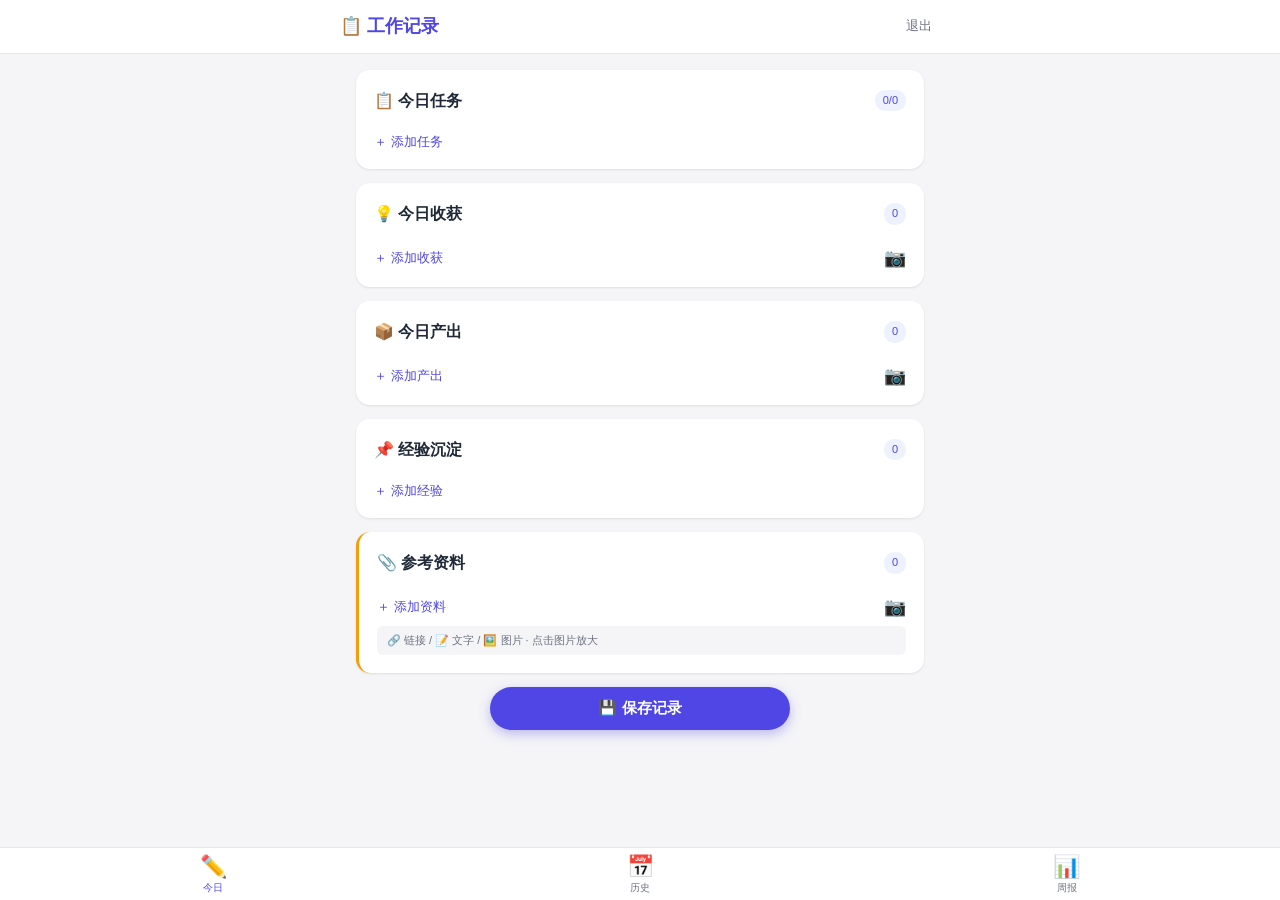
==== static/index.html @ cbc45e12 "fix: file input visibility for mobile gallery upload" ====
<!DOCTYPE html>
<html lang="zh-CN">
<head>
<meta charset="UTF-8">
<meta name="viewport" content="width=device-width, initial-scale=1.0, maximum-scale=1.0, user-scalable=no, viewport-fit=cover">
<meta name="apple-mobile-web-app-capable" content="yes">
<meta name="apple-mobile-web-app-status-bar-style" content="default">
<meta name="theme-color" content="#4F46E5">
<title>工作记录</title>
<style>
:root {
  --primary: #4F46E5; --primary-light: #EEF2FF;
  --bg: #F5F5F7; --card: #FFFFFF;
  --text: #1F2937; --text-secondary: #6B7280;
  --border: #E5E7EB; --danger: #EF4444;
  --success: #10B981; --warning: #F59E0B;
  --radius: 14px; --radius-sm: 10px;
  --shadow: 0 1px 3px rgba(0,0,0,0.06), 0 1px 2px rgba(0,0,0,0.04);
  --shadow-lg: 0 10px 25px rgba(0,0,0,0.08);
  --safe-bottom: env(safe-area-inset-bottom, 16px);
}
* { margin: 0; padding: 0; box-sizing: border-box; }
body {
  font-family: -apple-system, BlinkMacSystemFont, "Segoe UI", "PingFang SC", "Microsoft YaHei", sans-serif;
  background: var(--bg); color: var(--text); line-height: 1.6;
  -webkit-font-smoothing: antialiased; -webkit-tap-highlight-color: transparent;
  user-select: none; overflow-x: hidden;
  min-height: 100dvh; min-height: -webkit-fill-available;
}
.app-header {
  position: sticky; top: 0; z-index: 100;
  background: var(--card); backdrop-filter: blur(20px);
  -webkit-backdrop-filter: blur(20px);
  border-bottom: 1px solid var(--border);
  padding: 12px 20px; padding-top: max(12px, env(safe-area-inset-top));
}
.header-row { display: flex; align-items: center; justify-content: space-between; max-width: 600px; margin: 0 auto; }
.app-title { font-size: 18px; font-weight: 700; color: var(--primary); }
.header-date { font-size: 13px; color: var(--text-secondary); background: var(--bg); padding: 4px 10px; border-radius: 20px; }
.main-content { max-width: 600px; margin: 0 auto; padding: 16px; padding-bottom: calc(120px + env(safe-area-inset-bottom, 20px)); }
.card { background: var(--card); border-radius: var(--radius); padding: 18px; margin-bottom: 14px; box-shadow: var(--shadow); }
.card-header { display: flex; align-items: center; justify-content: space-between; margin-bottom: 14px; }
.card-title { font-size: 16px; font-weight: 600; }
.card-badge { font-size: 11px; background: var(--primary-light); color: var(--primary); padding: 2px 8px; border-radius: 10px; font-weight: 500; }
.card-badge.global { background: #FEF3C7; color: #92400E; }

.task-list, .item-list { list-style: none; }
.task-item { display: flex; align-items: flex-start; gap: 10px; padding: 10px 0; border-bottom: 1px solid #F3F4F6; }
.task-item:last-child { border-bottom: none; }
.task-checkbox {
  appearance: none; -webkit-appearance: none;
  width: 22px; height: 22px; min-width: 22px;
  border: 2px solid #D1D5DB; border-radius: 50%;
  cursor: pointer; margin-top: 1px; transition: all 0.2s; position: relative;
}
.task-checkbox:checked { background: var(--success); border-color: var(--success); }
.task-checkbox:checked::after { content: '✓'; position: absolute; top: 50%; left: 50%; transform: translate(-50%, -50%); color: white; font-size: 12px; font-weight: bold; }
.task-text { flex: 1; font-size: 15px; outline: none; border: none; background: transparent; color: var(--text); font-family: inherit; line-height: 1.5; resize: none; min-height: 24px; word-break: break-word; }
.task-text img, .item-input img, .dingtalk-box img { max-width: 100% !important; height: auto !important; border-radius: 6px; margin: 4px 0; display: block; cursor: pointer; }
.task-text:empty::before { content: '输入任务...'; color: #D1D5DB; }
.task-done .task-text { text-decoration: line-through; color: #9CA3AF; }
.task-delete { background: none; border: none; color: #D1D5DB; font-size: 18px; cursor: pointer; padding: 0 4px; }
.task-delete:active { color: var(--danger); }

.item-row { display: flex; gap: 8px; padding: 8px 0; border-bottom: 1px solid #F3F4F6; align-items: flex-start; }
.item-row:last-child { border-bottom: none; }
.item-row.has-image { flex-wrap: wrap; }
.item-number { color: var(--primary); font-weight: 600; font-size: 14px; min-width: 22px; padding-top: 1px; }
.item-dot { color: #D1D5DB; font-size: 20px; line-height: 1; min-width: 16px; }
.item-input { flex: 1; font-size: 14px; border: none; outline: none; background: transparent; color: var(--text); font-family: inherit; line-height: 1.5; resize: none; min-height: 22px; padding: 0; word-break: break-word; overflow: hidden; }
.item-input:empty::before { content: '输入内容...'; color: #D1D5DB; }
.item-delete { background: none; border: none; color: #D1D5DB; font-size: 16px; cursor: pointer; padding: 0 2px; }
.item-delete:active { color: var(--danger); }

/* Image thumbnails in references */
.ref-image-thumb {
  display: block; max-width: 100%; max-height: 160px;
  border-radius: 8px; margin-top: 6px; cursor: pointer;
  border: 1px solid var(--border); object-fit: cover;
  transition: transform 0.2s;
}
.ref-image-thumb:active { transform: scale(0.97); }

/* Lightbox */
.lightbox { display: none; position: fixed; inset: 0; background: rgba(0,0,0,0.92); z-index: 500; align-items: center; justify-content: center; cursor: pointer; }
.lightbox.show { display: flex; }
.lightbox img { max-width: 95vw; max-height: 90vh; object-fit: contain; border-radius: 8px; }
.lightbox-close { position: absolute; top: 16px; right: 20px; color: white; font-size: 28px; cursor: pointer; z-index: 501; width: 40px; height: 40px; display: flex; align-items: center; justify-content: center; background: rgba(255,255,255,0.15); border-radius: 50%; }

.add-btn { display: flex; align-items: center; gap: 6px; color: var(--primary); font-size: 13px; font-weight: 500; background: none; border: none; cursor: pointer; padding: 6px 0 0; width: 100%; text-align: left; }
.add-btn:active { opacity: 0.7; }
.ref-hint { font-size: 11px; color: var(--text-secondary); margin-top: 8px; padding: 6px 10px; background: var(--bg); border-radius: 6px; }
.ref-hint-img { font-size: 10px; color: var(--primary); margin-top: 4px; }

/* Bottom nav */
.bottom-nav { position: fixed; bottom: 0; left: 0; right: 0; background: var(--card); border-top: 1px solid var(--border); display: flex; z-index: 100; padding-bottom: var(--safe-bottom); backdrop-filter: blur(20px); -webkit-backdrop-filter: blur(20px); }
.nav-item { flex: 1; display: flex; flex-direction: column; align-items: center; justify-content: center; padding: 8px 0 4px; cursor: pointer; color: var(--text-secondary); transition: color 0.2s; gap: 2px; }
.nav-item.active { color: var(--primary); }
.nav-icon { font-size: 22px; line-height: 1; }
.nav-label { font-size: 10px; font-weight: 500; }
.view { display: none; }
.view.active { display: block; }

/* History */
.history-date-card { background: var(--card); border-radius: var(--radius); padding: 14px 18px; margin-bottom: 10px; box-shadow: var(--shadow); cursor: pointer; display: flex; align-items: center; justify-content: space-between; transition: transform 0.15s; }
.history-date-card:active { transform: scale(0.98); }
.history-date { font-weight: 600; font-size: 15px; }
.history-weekday { font-size: 12px; color: var(--text-secondary); font-weight: 400; }
.history-summary { font-size: 12px; color: var(--text-secondary); margin-top: 4px; }
.history-arrow { color: #D1D5DB; font-size: 16px; }
.empty-state { text-align: center; padding: 60px 20px; color: var(--text-secondary); }
.empty-state .icon { font-size: 48px; margin-bottom: 12px; }
.empty-state p { font-size: 14px; }

/* Report */
.report-header-card { background: linear-gradient(135deg, var(--primary), #7C3AED); color: white; border-radius: var(--radius); padding: 24px; margin-bottom: 14px; box-shadow: var(--shadow-lg); }
.report-week-title { font-size: 22px; font-weight: 700; margin-bottom: 4px; }
.report-date-range { font-size: 14px; opacity: 0.85; margin-bottom: 4px; }
.report-company-weeks { font-size: 13px; opacity: 0.8; margin-bottom: 14px; }
.stat-grid { display: grid; grid-template-columns: 1fr 1fr; gap: 10px; }
.stat-item { background: rgba(255,255,255,0.15); border-radius: var(--radius-sm); padding: 12px; text-align: center; }
.stat-value { font-size: 28px; font-weight: 700; }
.stat-label { font-size: 12px; opacity: 0.8; margin-top: 2px; }
.progress-bar-wrap { margin-top: 14px; background: rgba(255,255,255,0.2); border-radius: 10px; height: 10px; overflow: hidden; }
.progress-bar-fill { height: 100%; background: white; border-radius: 10px; transition: width 0.5s ease; }
.dingtalk-box { background: #F9FAFB; border: 1px solid var(--border); border-radius: var(--radius-sm); padding: 16px; margin-bottom: 14px; white-space: pre-wrap; font-size: 14px; line-height: 1.8; font-family: inherit; word-break: break-all; }
.copy-btn { display: block; width: 100%; background: var(--success); color: white; border: none; border-radius: 20px; padding: 10px; font-size: 15px; font-weight: 600; cursor: pointer; margin-bottom: 14px; box-shadow: 0 4px 12px rgba(16, 185, 129, 0.3); }
.copy-btn:active { transform: scale(0.97); }
.copy-btn.copied { background: #059669; }

.gen-btn { display: block; width: 100%; background: linear-gradient(135deg, var(--primary), #7C3AED); color: white; border: none; border-radius: 20px; padding: 14px; font-size: 17px; font-weight: 700; cursor: pointer; margin: 20px 0; box-shadow: 0 6px 20px rgba(79, 70, 229, 0.35); transition: all 0.2s; }
.gen-btn:active { transform: scale(0.97); }

.week-nav { display: flex; align-items: center; justify-content: center; gap: 16px; margin-bottom: 14px; }
.week-nav button { background: var(--card); border: 1px solid var(--border); border-radius: 20px; padding: 8px 16px; font-size: 14px; cursor: pointer; color: var(--text); font-weight: 500; box-shadow: var(--shadow); }
.week-nav button:active { background: var(--bg); }
.week-nav .week-label { font-weight: 600; font-size: 15px; min-width: 100px; text-align: center; }

/* Settings/gear button */
.gear-btn { background: none; border: none; font-size: 20px; cursor: pointer; padding: 4px 8px; border-radius: 50%; }
.gear-btn:active { background: var(--bg); }

/* Settings modal */
.settings-section { margin-bottom: 16px; }
.settings-section label { display: block; font-size: 13px; font-weight: 600; color: var(--text-secondary); margin-bottom: 4px; }
.settings-input { width: 100%; padding: 10px 12px; border: 1px solid var(--border); border-radius: 8px; font-size: 15px; font-family: inherit; outline: none; }
.settings-input:focus { border-color: var(--primary); }
.company-tag { display: inline-flex; align-items: center; gap: 6px; background: var(--primary-light); color: var(--primary); padding: 6px 12px; border-radius: 16px; font-size: 13px; margin: 4px 6px 4px 0; }
.company-tag .remove { cursor: pointer; font-weight: bold; font-size: 16px; line-height: 1; }
.company-tag .remove:active { color: var(--danger); }

/* Modal */
.modal-overlay { display: none; position: fixed; inset: 0; background: rgba(0,0,0,0.4); z-index: 200; align-items: flex-end; justify-content: center; }
.modal-overlay.show { display: flex; }
.modal-sheet { background: var(--bg); border-radius: 20px 20px 0 0; width: 100%; max-width: 600px; max-height: 85dvh; overflow-y: auto; padding: 8px 0 calc(24px + env(safe-area-inset-bottom, 16px)); animation: slideUp 0.3s ease; }
@keyframes slideUp { from { transform: translateY(100%); } to { transform: translateY(0); } }
.modal-handle { width: 36px; height: 4px; background: #D1D5DB; border-radius: 2px; margin: 8px auto 12px; }
.modal-header { display: flex; align-items: center; justify-content: space-between; padding: 0 20px 8px; position: sticky; top: 0; background: var(--bg); z-index: 5; }
.modal-title { font-weight: 600; font-size: 17px; }
.modal-close { background: var(--card); border: none; width: 32px; height: 32px; border-radius: 50%; font-size: 18px; cursor: pointer; display: flex; align-items: center; justify-content: center; color: var(--text-secondary); }
.modal-body { padding: 8px 16px calc(60px + env(safe-area-inset-bottom, 16px)); }
.modal-body .card { box-shadow: var(--shadow); }

.save-btn { background: var(--primary); color: white; border: none; border-radius: 24px; padding: 12px 28px; font-size: 15px; font-weight: 600; cursor: pointer; width: 100%; max-width: 300px; margin: 8px auto; display: block; box-shadow: 0 4px 12px rgba(79, 70, 229, 0.35); transition: all 0.2s; }
.save-btn:active { transform: scale(0.97); opacity: 0.9; }
.last-saved { text-align: center; font-size: 12px; color: var(--text-secondary); margin-bottom: 12px; }

.toast { position: fixed; top: 20px; left: 50%; transform: translateX(-50%); background: #1F2937; color: white; padding: 10px 20px; border-radius: 20px; font-size: 14px; z-index: 300; opacity: 0; transition: opacity 0.3s; pointer-events: none; }
.toast.show { opacity: 1; }
</style>
</head>
<body>

<header class="app-header">
  <div class="header-row">
    <div class="app-title">📋 工作记录</div>
    <span id="headerWeeks" style="font-size:11px;color:var(--primary);background:var(--primary-light);padding:2px 8px;border-radius:10px;display:none;"></span>
    <button onclick="logout()" style="background:none;border:none;font-size:13px;color:var(--text-secondary);cursor:pointer;padding:4px 8px;">退出</button>
  </div>
</header>

<main class="main-content">

  <!-- ==================== 今日视图 ==================== -->
  <div class="view active" id="view-today">

    <div class="card"><div class="card-header"><div class="card-title">📋 今日任务</div><span class="card-badge" id="taskStats">0/0</span></div><ul class="task-list" id="taskList"></ul><button class="add-btn" onclick="addTask()">＋ 添加任务</button></div>

    <div class="card"><div class="card-header"><div class="card-title">💡 今日收获</div><span class="card-badge" id="learnCount">0</span></div><ul class="item-list" id="learningList"></ul><div style="display:flex;gap:8px;"><button class="add-btn" onclick="addItem('learnings')" style="flex:1;">＋ 添加收获</button><button class="add-btn" onclick="triggerUpload('learnings')" style="flex:0;font-size:18px;">📷</button></div></div>

    <div class="card"><div class="card-header"><div class="card-title">📦 今日产出</div><span class="card-badge" id="outputCount">0</span></div><ul class="item-list" id="outputList"></ul><div style="display:flex;gap:8px;"><button class="add-btn" onclick="addItem('outputs')" style="flex:1;">＋ 添加产出</button><button class="add-btn" onclick="triggerUpload('outputs')" style="flex:0;font-size:18px;">📷</button></div></div>

    <div class="card"><div class="card-header"><div class="card-title">📌 经验沉淀</div><span class="card-badge" id="expCount">0</span></div><ul class="item-list" id="experienceList"></ul><button class="add-btn" onclick="addItem('experiences')">＋ 添加经验</button></div>

    <div class="card" style="border-left:3px solid var(--warning);">
      <div class="card-header"><div class="card-title">📎 参考资料</div><span class="card-badge" id="refCount">0</span></div>
      <ul class="item-list" id="refList"></ul>
      <div style="display:flex;gap:8px;"><button class="add-btn" onclick="addRefItem()" style="flex:1;">＋ 添加资料</button><button class="add-btn" onclick="triggerUpload('references')" style="flex:0;font-size:18px;">📷</button></div>
      <div class="ref-hint">🔗 链接 / 📝 文字 / 🖼️ 图片 · 点击图片放大</div>
    </div>
    <div class="last-saved" id="lastSaved"></div>
    <button class="save-btn" id="saveBtn" onclick="saveAll()">💾 保存记录</button>
  </div>

  <!-- ==================== 历史视图 ==================== -->
  <div class="view" id="view-history">
    <div style="display:flex;align-items:center;justify-content:space-between;margin-bottom:14px;">
      <span style="font-size:15px;font-weight:600;">📅 历史记录 · 点击编辑</span>
      <button style="background:var(--primary);color:white;border:none;border-radius:16px;padding:6px 14px;font-size:13px;font-weight:600;cursor:pointer;" onclick="newRecord()">＋ 新增</button>
    </div>
    <div id="historyList"></div>
  </div>

  <!-- ==================== 周报视图 ==================== -->
  <div class="view" id="view-report">
    <div style="display:flex;align-items:center;justify-content:space-between;margin-bottom:8px;">
      <span style="font-size:15px;font-weight:600;">📊 周报</span>
      <button class="gear-btn" onclick="openSettings()" title="入职日期设置" style="font-size:16px;">⚙️ 入职</button>
    </div>
    <div id="settingsHint" style="font-size:12px;color:var(--text-secondary);margin-bottom:12px;padding:8px 12px;background:var(--card);border-radius:8px;display:none;">
      💡 <a href="javascript:openSettings()" style="color:var(--primary);text-decoration:underline;">设置入职日期</a>，周报自动计算入职第几周
    </div>
    <div class="week-nav" id="weekNav"></div>
    <button class="gen-btn" id="genBtn" onclick="generateReport()">🚀 生成周报</button>
    <div id="reportContent"></div>
  </div>

</main>

<!-- 底部导航 -->
<nav class="bottom-nav">
  <div class="nav-item active" data-view="today" onclick="switchView('today')"><span class="nav-icon">✏️</span><span class="nav-label">今日</span></div>
  <div class="nav-item" data-view="history" onclick="switchView('history')"><span class="nav-icon">📅</span><span class="nav-label">历史</span></div>
  <div class="nav-item" data-view="report" onclick="switchView('report')"><span class="nav-icon">📊</span><span class="nav-label">周报</span></div>
</nav>

<!-- 历史编辑弹窗 -->
<div class="modal-overlay" id="modalOverlay" onclick="closeModal(event)">
  <div class="modal-sheet" id="modalSheet" onclick="event.stopPropagation()">
    <div class="modal-handle"></div><div class="modal-header"><div class="modal-title" id="modalTitle"></div><button class="modal-close" onclick="closeModal()">✕</button></div>
    <div class="modal-body" id="modalBody"></div>
  </div>
</div>

<!-- 日期选择弹窗 -->
<div class="modal-overlay" id="datePickerOverlay" onclick="document.getElementById('datePickerOverlay').classList.remove('show')">
  <div class="modal-sheet" onclick="event.stopPropagation()" style="height:auto;max-height:none;padding:16px 0 24px;">
    <div class="modal-handle"></div>
    <div class="modal-header"><div class="modal-title">📅 选择日期</div><button class="modal-close" onclick="document.getElementById('datePickerOverlay').classList.remove('show')">✕</button></div>
    <div style="padding:16px 20px;">
      <input type="date" id="datePickerInput" class="settings-input" style="font-size:18px;text-align:center;padding:14px;">
      <button class="save-btn" style="margin-top:16px;" onclick="confirmNewRecord()">✅ 创建记录</button>
    </div>
  </div>
</div>

<!-- 设置弹窗 -->
<div class="modal-overlay" id="settingsOverlay" onclick="closeSettings(event)">
  <div class="modal-sheet" id="settingsSheet" onclick="event.stopPropagation()" style="height:auto;max-height:70vh;">
    <div class="modal-handle"></div><div class="modal-header"><div class="modal-title">⚙️ 入职日期设置</div><button class="modal-close" onclick="closeSettings()">✕</button></div>
    <div class="modal-body" id="settingsBody"></div>
  </div>
</div>

<!-- 图片灯箱 -->
<div class="lightbox" id="lightbox" onclick="closeLightbox()">
  <span class="lightbox-close">✕</span>
  <img id="lightboxImg" src="" alt="">
</div>

<div class="toast" id="toast"></div>
<input type="file" accept="image/*" id="uploadInput" style="position:fixed;left:-9999px;top:0;" onchange="handleUpload(this)">

<script>
const TODAY = new Date().toISOString().split('T')[0];
let currentData = { tasks: [], learnings: [], outputs: [], experiences: [] };
let autoSaveTimer = null;
let editingDate = null;
let currentReportYear = null, currentReportWeek = null;
let settings = { companies: [] };

// ============================================================
// Init
// ============================================================
document.addEventListener('DOMContentLoaded', () => {
  updateHeaderDate(); loadToday(); loadSettings(); loadRefs();
  document.getElementById('view-today').addEventListener('input', debounceAutoSave);
  document.getElementById('view-today').addEventListener('change', debounceAutoSave);
  // 离开页面前强制保存
  window.addEventListener('beforeunload', () => {
    if (editingDate) return;
    const data = { date: TODAY, tasks: currentData.tasks, learnings: currentData.learnings, outputs: currentData.outputs, experiences: currentData.experiences };
    navigator.sendBeacon('/api/save', JSON.stringify(data));
  });
  // 恢复上次的 Tab
  const lastView = localStorage.getItem('lastView');
  if (lastView && (lastView === 'history' || lastView === 'report')) {
    switchView(lastView);
  }
  // 任意图片点击放大（事件委托）
  document.body.addEventListener('click', (e) => {
    if (e.target.tagName === 'IMG') {
      const src = e.target.src;
      if (src) { e.stopPropagation(); openLightbox(src); }
    }
  });
});

function updateHeaderDate() {
  const now = new Date(); const wd = ['周日','周一','周二','周三','周四','周五','周六'];
  document.getElementById('headerDate').textContent = `${now.getFullYear()}-${String(now.getMonth()+1).padStart(2,'0')}-${String(now.getDate()).padStart(2,'0')} ${wd[now.getDay()]}`;
}
function switchView(view) {
  document.querySelectorAll('.view').forEach(v=>v.classList.remove('active'));
  document.querySelectorAll('.nav-item').forEach(n=>n.classList.remove('active'));
  document.getElementById(`view-${view}`).classList.add('active');
  document.querySelector(`[data-view="${view}"]`).classList.add('active');
  localStorage.setItem('lastView', view);
  if (view === 'history') loadHistory();
  if (view === 'report') initReport();
}

// ============================================================
// API
// ============================================================
async function api(url, method='GET', body=null) {
  const opts = { method, headers: {'Content-Type':'application/json'} };
  if (body) opts.body = JSON.stringify(body);
  const res = await fetch(url, opts);
  if (res.status === 401) { window.location.href = '/'; return null; }
  const ct = res.headers.get('content-type')||'';
  return ct.includes('application/json') ? res.json() : res.text();
}

async function logout(){
  await api('/api/auth/logout', 'POST');
  window.location.href = '/';
}

async function loadToday() {
  editingDate = null;
  const data = await api('/api/today');
  currentData = normalize(data);
  renderAll('today');
}
function normalize(data) { return { tasks: data.tasks||[], learnings: data.learnings||[], outputs: data.outputs||[], experiences: data.experiences||[] }; }

// ============================================================
// Settings
// ============================================================
async function loadSettings() {
  try { settings = await api('/api/settings'); } catch(e) { settings = { companies: [] }; }
  updateHeaderWeeks();
}

function updateHeaderWeeks() {
  const el = document.getElementById('headerWeeks');
  if (!el) return;
  const weeks = settings.current_weeks || [];
  if (weeks.length) {
    el.textContent = weeks.map(w => `${w.name}第${w.week_num}周`).join(' · ');
    el.style.display = 'inline';
  } else {
    el.style.display = 'none';
  }
}
async function saveSettingsData() {
  try {
    await api('/api/settings', 'POST', settings);
    showToast('设置已保存');
    // Update hint
    const hint = document.getElementById('settingsHint');
    if (hint) hint.style.display = 'none';
    closeSettings();
  } catch(e) { showToast('保存失败'); }
}

function openSettings() {
  document.getElementById('settingsBody').innerHTML = renderSettingsForm();
  document.getElementById('settingsOverlay').classList.add('show');
}
function closeSettings(event) {
  if (event && event.target !== document.getElementById('settingsOverlay')) return;
  document.getElementById('settingsOverlay').classList.remove('show');
  loadSettings(); // reload
}
function renderSettingsForm() {
  let h = '<div class="settings-section"><label>入职公司</label>';
  h += '<div id="companyTags" style="margin-bottom:8px;">';
  (settings.companies||[]).forEach((c, i) => {
    h += `<span class="company-tag">${esc(c.name)} · ${esc(c.start_date)} <span class="remove" onclick="removeCompany(${i})">×</span></span>`;
  });
  if (!(settings.companies||[]).length) h += '<span style="font-size:13px;color:var(--text-secondary);">暂无，请添加</span>';
  h += '</div>';
  h += '<div style="display:flex;gap:8px;margin-top:8px;">';
  h += '<input class="settings-input" placeholder="公司名称" id="newCompanyName" style="flex:1;">';
  h += '<input class="settings-input" type="date" id="newCompanyDate" style="flex:1;">';
  h += '</div>';
  h += '<button class="save-btn" style="margin-top:10px;" onclick="addCompany()">＋ 添加公司</button>';
  h += '</div>';
  h += '<button class="save-btn" onclick="saveSettingsData()">💾 保存设置</button>';
  return h;
}
function addCompany() {
  const name = document.getElementById('newCompanyName').value.trim();
  const date = document.getElementById('newCompanyDate').value;
  if (!name || !date) { showToast('请填写公司名称和入职日期'); return; }
  if (!settings.companies) settings.companies = [];
  // 去重
  if (settings.companies.some(c => c.name === name && c.start_date === date)) { showToast('已存在相同记录'); return; }
  settings.companies.push({ name, start_date: date });
  document.getElementById('settingsBody').innerHTML = renderSettingsForm();
}
function removeCompany(i) {
  settings.companies.splice(i, 1);
  document.getElementById('settingsBody').innerHTML = renderSettingsForm();
}

// ============================================================
// Rendering
// ============================================================
function renderAll(container) {
  const wrap = container === 'today' ? document.getElementById('view-today') : document.getElementById('modalBody');
  if (!wrap) return;
  renderTasksTo(container, wrap.querySelector(container==='today'?'#taskList':'#hist-taskList'), currentData.tasks);
  renderItemsTo(container, 'learnings', wrap.querySelector(container==='today'?'#learningList':'#hist-learningList'), currentData.learnings, 'numbered');
  renderItemsTo(container, 'outputs', wrap.querySelector(container==='today'?'#outputList':'#hist-outputList'), currentData.outputs, 'bullet');
  renderItemsTo(container, 'experiences', wrap.querySelector(container==='today'?'#experienceList':'#hist-experienceList'), currentData.experiences, 'numbered');
  updateAllCounts(container);
}

function renderTasksTo(ctx, list, tasks) {
  if (!list) return;
  list.innerHTML = tasks.map((t,i) => `
    <li class="task-item ${t.done?'task-done':''}">
      <input type="checkbox" class="task-checkbox" ${t.done?'checked':''} onchange="setTask('${ctx}',${i},this.checked)">
      <div class="task-text" contenteditable oninput="setTaskText('${ctx}',${i},this.innerText)" onblur="setTaskText('${ctx}',${i},this.innerText)">${esc(t.text)}</div>
      <button class="task-delete" onclick="delTask('${ctx}',${i})">×</button>
    </li>`).join('');
}

function renderItemsTo(ctx, field, list, items, style) {
  if (!list) return;
  const numbered = style === 'numbered';
  list.innerHTML = items.map((text,i) => {
    const imgMatch = matchImageUrl(text);
    let imgHtml = '';
    if (imgMatch) {
      imgHtml = `<img class="ref-image-thumb" src="${esc(imgMatch.url)}" alt="${esc(imgMatch.alt||'图片')}" onclick="event.stopPropagation();openLightbox('${esc(imgMatch.url)}')" loading="lazy">`;
    }
    return `
    <li class="item-row ${imgMatch?'has-image':''}">
      ${numbered?`<span class="item-number">${i+1}.</span>`:`<span class="item-dot">•</span>`}
      <div style="flex:1;min-width:0;">
        <div class="item-input" contenteditable oninput="setItemText('${ctx}','${field}',${i},this.innerText)" onblur="setItemText('${ctx}','${field}',${i},this.innerText)">${imgMatch ? esc(imgMatch.textBefore||text) : esc(text)}</div>
        ${imgHtml}
      </div>
      <button class="item-delete" onclick="delItem('${ctx}','${field}',${i})">×</button>
    </li>`;
  }).join('');
}

// ============================================================
// Image detection & lightbox
// ============================================================
function matchImageUrl(text) {
  if (!text) return null;
  // Match image URLs: http(s)://...jpg/png/gif/webp/svg or data:image/...
  const imgRe = /(https?:\/\/\S+\.(?:jpg|jpeg|png|gif|webp|svg)(?:\?\S*)?|data:image\/\S+)/i;
  const m = text.match(imgRe);
  if (!m) return null;
  const url = m[1];
  const textBefore = text.replace(url, '').trim();
  // Extract alt text
  let alt = '';
  const altMatch = textBefore.match(/^(.+?)[：:]\s*$/);
  if (altMatch) alt = altMatch[1];
  return { url, textBefore, alt };
}

function openLightbox(url) {
  document.getElementById('lightboxImg').src = url;
  document.getElementById('lightbox').classList.add('show');
}
function closeLightbox() {
  document.getElementById('lightbox').classList.remove('show');
}

// ============================================================
// Actions - instant DOM updates, debounced save
// ============================================================
function setTask(ctx,i,done){
  currentData.tasks[i].done=done;
  // 直接更新 DOM 的 task-done class
  const pfx=ctx==='today'?'':'hist-';
  const list=document.getElementById(pfx+'taskList');
  if(list&&list.children[i]){
    if(done) list.children[i].classList.add('task-done');
    else list.children[i].classList.remove('task-done');
  }
  if(ctx==='today'){updateTaskStats();autoSave();}
  else updateAllCounts(ctx);
}
function setTaskText(ctx,i,text){
  currentData.tasks[i].text=text.trim();
}

function delTask(ctx,i){
  currentData.tasks.splice(i,1);
  // 直接移除 DOM 元素
  const pfx=ctx==='today'?'':'hist-';
  const list=document.getElementById(pfx+'taskList');
  if(list&&list.children[i])list.children[i].remove();
  // 更新后续 checkbox 的 onchange 索引
  refreshTaskBindings(ctx);
  syncCtx(ctx);
}

function refreshTaskBindings(ctx){
  const pfx=ctx==='today'?'':'hist-';
  const list=document.getElementById(pfx+'taskList');
  if(!list)return;
  Array.from(list.children).forEach((li,idx)=>{
    const cb=li.querySelector('.task-checkbox');
    const txt=li.querySelector('.task-text');
    const del=li.querySelector('.task-delete');
    if(cb)cb.setAttribute('onchange',`setTask('${ctx}',${idx},this.checked)`);
    if(txt){txt.setAttribute('oninput',`setTaskText('${ctx}',${idx},this.innerText)`);txt.setAttribute('onblur',`setTaskText('${ctx}',${idx},this.innerText)`);}
    if(del)del.setAttribute('onclick',`delTask('${ctx}',${idx})`);
  });
}

function setItemText(ctx,field,i,text){
  if(currentData[field])currentData[field][i]=text.trim();
}

function delItem(ctx,field,i){
  if(!currentData[field])return;
  currentData[field].splice(i,1);
  // 直接移除 DOM 元素
  const ids={learnings:'learningList',outputs:'outputList',experiences:'experienceList'};
  const pfx=ctx==='today'?'':'hist-';
  const list=document.getElementById(pfx+(ids[field]||''));
  if(list&&list.children[i]){
    list.children[i].style.transition='opacity 0.15s, transform 0.15s';
    list.children[i].style.opacity='0';
    list.children[i].style.transform='translateX(20px)';
    setTimeout(()=>{
      if(list.children[i])list.children[i].remove();
      refreshItemBindings(ctx,field);
      syncCtx(ctx);
    },150);
  } else {
    syncCtx(ctx);
  }
}

function refreshItemBindings(ctx,field){
  const ids={learnings:'learningList',outputs:'outputList',experiences:'experienceList'};
  const pfx=ctx==='today'?'':'hist-';
  const list=document.getElementById(pfx+(ids[field]||''));
  if(!list)return;
  const numbered=(field==='learnings'||field==='experiences');
  Array.from(list.children).forEach((li,idx)=>{
    const num=li.querySelector('.item-number');
    if(num&&numbered)num.textContent=(idx+1)+'.';
    const inp=li.querySelector('.item-input');
    const del=li.querySelector('.item-delete');
    if(inp){inp.setAttribute('oninput',`setItemText('${ctx}','${field}',${idx},this.innerText)`);inp.setAttribute('onblur',`setItemText('${ctx}','${field}',${idx},this.innerText)`);}
    if(del)del.setAttribute('onclick',`delItem('${ctx}','${field}',${idx})`);
  });
}

function syncCtx(ctx){updateAllCounts(ctx);if(ctx==='today'){updateTaskStats();autoSave();}}

function addTask(){
  currentData.tasks.push({text:'',done:false});
  renderAll('today');autoSave();
  setTimeout(()=>{const el=document.querySelectorAll('#taskList .task-text');if(el.length)el[el.length-1].focus();},100);
}
function addItem(field){
  if(!currentData[field])currentData[field]=[];
  currentData[field].push('');
  const ctx=editingDate?'history':'today';
  renderAll(ctx);autoSave();
  const lid={learnings:'learningList',outputs:'outputList',experiences:'experienceList'}[field];
  const pfx=ctx==='history'?'hist-':'';
  setTimeout(()=>{const el=document.querySelectorAll(`#${pfx}${lid} .item-input`);if(el.length)el[el.length-1].focus();},100);
}
function updateTaskStats(){const d=currentData.tasks.filter(t=>t.done).length;const el=document.getElementById('taskStats');if(el)el.textContent=`${d}/${currentData.tasks.length}`;}
function updateAllCounts(ctx){const pfx=ctx==='today'?'':'hist-';const set=(id,v)=>{const el=document.getElementById(pfx+id);if(el)el.textContent=v;};if(ctx==='today')updateTaskStats();set('learnCount',currentData.learnings.length);set('outputCount',currentData.outputs.length);set('expCount',currentData.experiences.length);}

// ============================================================
// Save
// ============================================================
function debounceAutoSave(){clearTimeout(autoSaveTimer);autoSaveTimer=setTimeout(autoSave,800);}
async function autoSave(){if(editingDate)return;try{await api('/api/save','POST',{date:TODAY,...currentData});document.getElementById('lastSaved').textContent=`自动保存于 ${new Date().toLocaleTimeString()}`;}catch(e){}}
async function saveAll(dateOverride){const btn=dateOverride?document.getElementById('histSaveBtn'):document.getElementById('saveBtn');if(btn)btn.textContent='⏳ 保存中...';const sd=dateOverride||TODAY;try{await api('/api/save','POST',{date:sd,...currentData});if(btn){btn.textContent='✅ 已保存';setTimeout(()=>{btn.textContent='💾 保存记录';},2000);}if(!dateOverride)document.getElementById('lastSaved').textContent=`保存于 ${new Date().toLocaleTimeString()}`;showToast('保存成功');}catch(e){if(btn)btn.textContent='❌ 失败';}}

// ============================================================
// History
// ============================================================
async function loadHistory(){const c=document.getElementById('historyList');try{const{dates}=await api('/api/dates');if(!dates.length){c.innerHTML='<div class="empty-state"><div class="icon">📭</div><p>暂无</p></div>';return;}const summaries=await Promise.all(dates.map(async d=>{try{const data=await api(`/api/record/${d}`);const done=(data.tasks||[]).filter(t=>t.done).length;const total=(data.tasks||[]).length;const parts=[];if(total)parts.push(`任务${done}/${total}`);if((data.outputs||[]).length)parts.push(`产出${data.outputs.length}`);if((data.learnings||[]).length)parts.push(`收获${data.learnings.length}`);return{date:d,summary:parts.join(' · ')||'空记录'};}catch(e){return{date:d,summary:'加载失败'};}}));c.innerHTML=summaries.map(s=>{const dd=new Date(s.date);const wd=['周日','周一','周二','周三','周四','周五','周六'];return`<div class="history-date-card" onclick="editRecord('${s.date}')"><div style="flex:1;min-width:0;"><div class="history-date">${s.date} <span class="history-weekday">${wd[dd.getDay()]}</span></div><div class="history-summary">${s.summary}</div></div><button style="background:none;border:none;color:#ccc;font-size:16px;padding:4px 8px;cursor:pointer;z-index:1;" onclick="event.stopPropagation();deleteRecord('${s.date}')" title="删除">🗑</button><span class="history-arrow">›</span></div>`;}).join('');}catch(e){c.innerHTML='<div class="empty-state"><p>加载失败</p></div>';}}

async function editRecord(dateStr){try{const data=await api(`/api/record/${dateStr}`);if(data.error){showToast('记录不存在');return;}editingDate=dateStr;currentData=normalize(data);document.getElementById('modalTitle').textContent=`✏️ 编辑 ${dateStr}`;document.getElementById('modalBody').innerHTML=renderEditForm();document.getElementById('modalOverlay').classList.add('show');renderAll('history');}catch(e){showToast('加载失败');}}

function newRecord(){
  // 弹出日期选择弹窗
  const d = document.getElementById('datePickerInput');
  document.getElementById('datePickerOverlay').classList.add('show');
  document.getElementById('datePickerInput').value = TODAY;
  setTimeout(() => document.getElementById('datePickerInput').focus(), 300);
}

function confirmNewRecord(){
  const d = document.getElementById('datePickerInput').value;
  if (!d) { showToast('请选择日期'); return; }
  document.getElementById('datePickerOverlay').classList.remove('show');
  editingDate = d;
  currentData = { tasks: [], learnings: [], outputs: [], experiences: [] };
  document.getElementById('modalTitle').textContent = `➕ 新增 ${d}`;
  document.getElementById('modalBody').innerHTML = renderEditForm();
  document.getElementById('modalOverlay').classList.add('show');
  renderAll('history');
}

async function deleteRecord(dateStr){
  if (!confirm(`确定删除 ${dateStr} 的记录吗？此操作不可恢复。`)) return;
  try {
    const res = await api(`/api/record/${dateStr}`, 'DELETE');
    if (res.ok) { showToast('已删除'); loadHistory(); }
    else { showToast('删除失败'); }
  } catch(e) { showToast('删除失败'); }
}

function renderEditForm(){return`
<div class="card"><div class="card-header"><div class="card-title">📋 任务</div><span class="card-badge" id="hist-taskStats">0/0</span></div><ul class="task-list" id="hist-taskList"></ul><button class="add-btn" onclick="addTaskInModal()">＋ 添加任务</button></div>
<div class="card"><div class="card-header"><div class="card-title">💡 收获</div><span class="card-badge" id="hist-learnCount">0</span></div><ul class="item-list" id="hist-learningList"></ul><div style="display:flex;gap:8px;"><button class="add-btn" onclick="addItemInModal('learnings')" style="flex:1;">＋ 添加收获</button><button class="add-btn" onclick="triggerUpload('learnings')" style="flex:0;font-size:18px;">📷</button></div></div>
<div class="card"><div class="card-header"><div class="card-title">📦 产出</div><span class="card-badge" id="hist-outputCount">0</span></div><ul class="item-list" id="hist-outputList"></ul><div style="display:flex;gap:8px;"><button class="add-btn" onclick="addItemInModal('outputs')" style="flex:1;">＋ 添加产出</button><button class="add-btn" onclick="triggerUpload('outputs')" style="flex:0;font-size:18px;">📷</button></div></div>
<div class="card"><div class="card-header"><div class="card-title">📌 经验</div><span class="card-badge" id="hist-expCount">0</span></div><ul class="item-list" id="hist-experienceList"></ul><button class="add-btn" onclick="addItemInModal('experiences')">＋ 添加经验</button></div>
<button class="save-btn" id="histSaveBtn" onclick="saveHistoryEdit()">💾 保存修改</button>`;}

function addTaskInModal(){currentData.tasks.push({text:'',done:false});renderAll('history');setTimeout(()=>{const el=document.querySelectorAll('#hist-taskList .task-text');if(el.length)el[el.length-1].focus();},100);}
function addItemInModal(field){currentData[field].push('');renderAll('history');const lid={learnings:'hist-learningList',outputs:'hist-outputList',experiences:'hist-experienceList'}[field];setTimeout(()=>{const el=document.querySelectorAll(`#${lid} .item-input`);if(el.length)el[el.length-1].focus();},100);}
async function saveHistoryEdit(){await saveAll(editingDate);closeModal();loadHistory();}
function closeModal(event){if(event&&event.target!==document.getElementById('modalOverlay'))return;document.getElementById('modalOverlay').classList.remove('show');editingDate=null;}

// ============================================================
// Report
// ============================================================
function initReport() {
  const iso = getISOWeek(new Date());
  const savedYear = localStorage.getItem('reportYear');
  const savedWeek = localStorage.getItem('reportWeek');
  currentReportYear = savedYear ? parseInt(savedYear) : iso.year;
  currentReportWeek = savedWeek ? parseInt(savedWeek) : iso.week;
  refreshWeekNav();
  document.getElementById('reportContent').innerHTML = '';
  document.getElementById('genBtn').style.display = 'block';
  loadSettings().then(() => {
    refreshWeekNav();
    const hint = document.getElementById('settingsHint');
    if (hint && (!settings.companies || !settings.companies.length)) {
      hint.style.display = 'block';
    } else if (hint) {
      hint.style.display = 'none';
    }
  });
}

function refreshWeekNav() {
  let label = `第 ${currentReportWeek} 周`;
  const weeks = settings.current_weeks || settings.company_weeks || [];
  if (weeks.length) {
    label += ' · ' + weeks.map(w => `${w.name}第${w.week_num}周`).join(' · ');
  }
  document.getElementById('weekNav').innerHTML = `
    <button onclick="navigateWeek(-1)">‹ 上周</button>
    <span class="week-label">${label}</span>
    <button onclick="navigateWeek(1)">下周 ›</button>`;
}
function navigateWeek(delta) {
  const ref = new Date(currentReportYear, 0, 4);
  ref.setDate(ref.getDate() - ref.getDay() + 1 + (currentReportWeek - 1 + delta) * 7);
  const iso = getISOWeek(ref);
  currentReportYear = iso.year; currentReportWeek = iso.week;
  localStorage.setItem('reportYear', currentReportYear);
  localStorage.setItem('reportWeek', currentReportWeek);
  // Recalculate company weeks for the new week
  if (settings.companies && settings.companies.length) {
    loadSettings();
  }
  refreshWeekNav();
  document.getElementById('reportContent').innerHTML = '';
  document.getElementById('genBtn').style.display = 'block';
}

async function generateReport() {
  const btn = document.getElementById('genBtn');
  btn.textContent = '⏳ 生成中...'; btn.disabled = true;
  localStorage.setItem('reportYear', currentReportYear);
  localStorage.setItem('reportWeek', currentReportWeek);
  try {
    await loadSettings();
    const data = await api(`/api/report?year=${currentReportYear}&week=${currentReportWeek}`);
    renderReport(data);
    btn.style.display = 'none';
  } catch(e) {
    document.getElementById('reportContent').innerHTML = '<div class="empty-state"><p>加载失败</p></div>';
    btn.textContent = '🚀 重试'; btn.disabled = false;
  }
}

function getISOWeek(d){const date=new Date(d.getTime());date.setHours(0,0,0,0);date.setDate(date.getDate()+3-(date.getDay()+6)%7);const w1=new Date(date.getFullYear(),0,4);return{year:date.getFullYear(),week:1+Math.round(((date-w1)/86400000-3+(w1.getDay()+6)%7)/7)};}

function renderReport(data){
  // 用周报的实际数据更新标题
  settings.company_weeks = data.company_weeks || [];
  refreshWeekNav();

  const rate = data.completion_rate;
  let cwHtml = '';
  if ((data.company_weeks||[]).length) {
    cwHtml = data.company_weeks.map(c => `${c.name}第${c.week_num}周`).join(' · ');
  }

  let html = `
  <div class="report-header-card">
    <div class="report-week-title">📊 第 ${data.week} 周周报</div>
    <div class="report-date-range">${data.monday} ~ ${data.sunday} · ${data.record_count} 天</div>
    ${cwHtml?`<div class="report-company-weeks">🏢 ${cwHtml}</div>`:''}
    <div class="stat-grid">
      <div class="stat-item"><div class="stat-value">${data.tasks_done}/${data.tasks_total}</div><div class="stat-label">完成/总任务</div></div>
      <div class="stat-item"><div class="stat-value">${rate}%</div><div class="stat-label">完成率</div></div>
    </div>
  </div>
  <div style="font-size:15px;font-weight:600;margin-bottom:4px;">📋 周报总结（可编辑后复制）</div>
  <div style="font-size:11px;color:var(--text-secondary);margin-bottom:8px;">以下文本可直接复制粘贴到钉钉，也支持修改</div>
  <div class="dingtalk-box" id="dingtalkText" contenteditable="true">${esc(data.dingtalk_text||'')}</div>
  <button class="copy-btn" id="copyBtn" onclick="copyDingtalk()">📋 一键复制，粘贴到钉钉</button>`;
  document.getElementById('reportContent').innerHTML = html;
}

async function copyDingtalk(){
  const el = document.getElementById('dingtalkText');
  const text = el ? el.innerText : '';
  try{await navigator.clipboard.writeText(text);}catch(e){const ta=document.createElement('textarea');ta.value=text;ta.style.position='fixed';ta.style.left='-9999px';document.body.appendChild(ta);ta.select();document.execCommand('copy');document.body.removeChild(ta);}
  const btn=document.getElementById('copyBtn');btn.textContent='✅ 已复制！去钉钉粘贴吧';btn.classList.add('copied');showToast('已复制');setTimeout(()=>{btn.textContent='📋 一键复制，粘贴到钉钉';btn.classList.remove('copied');},2500);
}

// ============================================================
// References (首页固定)
// ============================================================
let refsData = [];

async function loadRefs(){
  try{const r=await api('/api/references');refsData=r.references||[];renderRefs();}catch(e){}
}

async function saveRefs(){
  try{await api('/api/references','POST',{references:refsData});}catch(e){}
}

function renderRefs(){
  const list=document.getElementById('refList');if(!list)return;
  list.innerHTML=refsData.map((text,i)=>{
    const imgMatch=matchImageUrl(text);
    let imgHtml='';
    if(imgMatch)imgHtml=`<img class="ref-image-thumb" src="${esc(imgMatch.url)}" alt="${esc(imgMatch.alt||'图片')}" onclick="event.stopPropagation();openLightbox('${esc(imgMatch.url)}')" loading="lazy">`;
    return`<li class="item-row ${imgMatch?'has-image':''}">
      <span class="item-dot">•</span>
      <div style="flex:1;min-width:0;">
        <div class="item-input" contenteditable oninput="setRefText(${i},this.innerText)" onblur="setRefText(${i},this.innerText)">${imgMatch?esc(imgMatch.textBefore||text):esc(text)}</div>
        ${imgHtml}
      </div>
      <button class="item-delete" onclick="delRef(${i})">×</button>
    </li>`;
  }).join('');
  document.getElementById('refCount').textContent=refsData.length;
}

function addRefItem(){
  refsData.push('');
  renderRefs();autoSaveRefs();
  setTimeout(()=>{const el=document.querySelectorAll('#refList .item-input');if(el.length)el[el.length-1].focus();},100);
}

function setRefText(i,text){refsData[i]=text.trim();autoSaveRefs();}
function delRef(i){refsData.splice(i,1);renderRefs();autoSaveRefs();}
function autoSaveRefs(){clearTimeout(window._refSaveTimer);window._refSaveTimer=setTimeout(saveRefs,3000);}

// ============================================================
// Utils
// ============================================================
// ============================================================
// Image Upload
// ============================================================
let uploadTargetField = 'references';

function triggerUpload(field){
  uploadTargetField = field || 'references';
  document.getElementById('uploadInput').click();
}

async function handleUpload(input){
  const file = input.files[0];
  if (!file) return;
  try {
    showToast('上传中...');
    // Read as base64
    const reader = new FileReader();
    reader.onload = async function(){
      const b64 = reader.result;
      const res = await api('/api/upload', 'POST', {data: b64});
      if (res && res.ok) {
        const url = res.url;
        if (!currentData[uploadTargetField]) currentData[uploadTargetField] = [];
        currentData[uploadTargetField].push(url);
        const ctx = editingDate ? 'history' : 'today';
        renderAll(ctx);
        autoSave();
        showToast('图片已上传');
      } else {
        showToast('上传失败');
      }
    };
    reader.readAsDataURL(file);
  } catch(e) { showToast('上传失败'); }
  input.value = '';
}

function esc(s){if(!s)return'';const d=document.createElement('div');d.textContent=s;return d.innerHTML;}
function showToast(msg){const t=document.getElementById('toast');t.textContent=msg;t.classList.add('show');setTimeout(()=>t.classList.remove('show'),2000);}
</script>
</body>
</html>
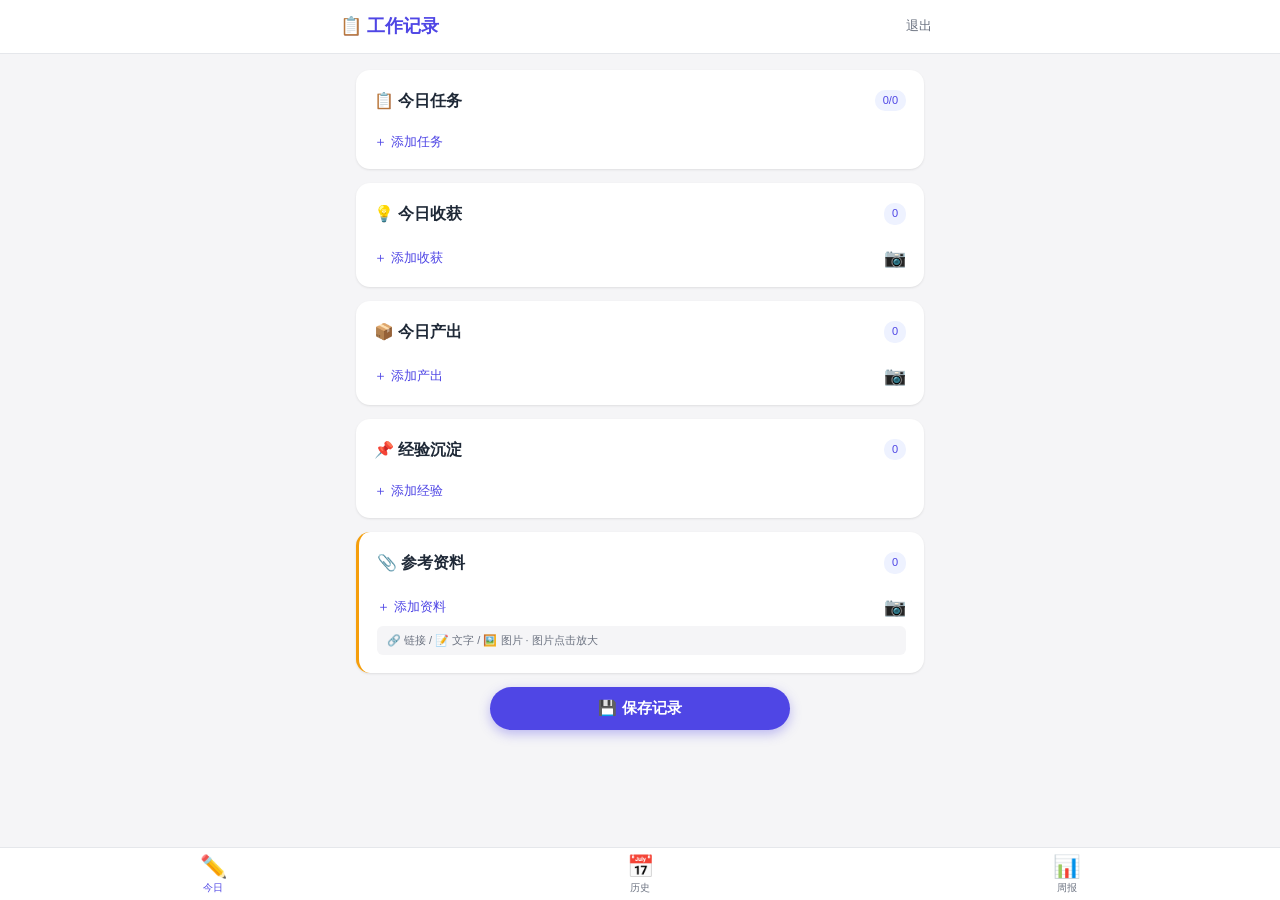
==== commit 2e773989: "split frontend into index.html + style.css + app.js" ====
--- a/static/index.html
+++ b/static/index.html
@@ -7,167 +7,7 @@
 <meta name="apple-mobile-web-app-status-bar-style" content="default">
 <meta name="theme-color" content="#4F46E5">
 <title>工作记录</title>
-<style>
-:root {
-  --primary: #4F46E5; --primary-light: #EEF2FF;
-  --bg: #F5F5F7; --card: #FFFFFF;
-  --text: #1F2937; --text-secondary: #6B7280;
-  --border: #E5E7EB; --danger: #EF4444;
-  --success: #10B981; --warning: #F59E0B;
-  --radius: 14px; --radius-sm: 10px;
-  --shadow: 0 1px 3px rgba(0,0,0,0.06), 0 1px 2px rgba(0,0,0,0.04);
-  --shadow-lg: 0 10px 25px rgba(0,0,0,0.08);
-  --safe-bottom: env(safe-area-inset-bottom, 16px);
-}
-* { margin: 0; padding: 0; box-sizing: border-box; }
-body {
-  font-family: -apple-system, BlinkMacSystemFont, "Segoe UI", "PingFang SC", "Microsoft YaHei", sans-serif;
-  background: var(--bg); color: var(--text); line-height: 1.6;
-  -webkit-font-smoothing: antialiased; -webkit-tap-highlight-color: transparent;
-  user-select: none; overflow-x: hidden;
-  min-height: 100dvh; min-height: -webkit-fill-available;
-}
-.app-header {
-  position: sticky; top: 0; z-index: 100;
-  background: var(--card); backdrop-filter: blur(20px);
-  -webkit-backdrop-filter: blur(20px);
-  border-bottom: 1px solid var(--border);
-  padding: 12px 20px; padding-top: max(12px, env(safe-area-inset-top));
-}
-.header-row { display: flex; align-items: center; justify-content: space-between; max-width: 600px; margin: 0 auto; }
-.app-title { font-size: 18px; font-weight: 700; color: var(--primary); }
-.header-date { font-size: 13px; color: var(--text-secondary); background: var(--bg); padding: 4px 10px; border-radius: 20px; }
-.main-content { max-width: 600px; margin: 0 auto; padding: 16px; padding-bottom: calc(120px + env(safe-area-inset-bottom, 20px)); }
-.card { background: var(--card); border-radius: var(--radius); padding: 18px; margin-bottom: 14px; box-shadow: var(--shadow); }
-.card-header { display: flex; align-items: center; justify-content: space-between; margin-bottom: 14px; }
-.card-title { font-size: 16px; font-weight: 600; }
-.card-badge { font-size: 11px; background: var(--primary-light); color: var(--primary); padding: 2px 8px; border-radius: 10px; font-weight: 500; }
-.card-badge.global { background: #FEF3C7; color: #92400E; }
-
-.task-list, .item-list { list-style: none; }
-.task-item { display: flex; align-items: flex-start; gap: 10px; padding: 10px 0; border-bottom: 1px solid #F3F4F6; }
-.task-item:last-child { border-bottom: none; }
-.task-checkbox {
-  appearance: none; -webkit-appearance: none;
-  width: 22px; height: 22px; min-width: 22px;
-  border: 2px solid #D1D5DB; border-radius: 50%;
-  cursor: pointer; margin-top: 1px; transition: all 0.2s; position: relative;
-}
-.task-checkbox:checked { background: var(--success); border-color: var(--success); }
-.task-checkbox:checked::after { content: '✓'; position: absolute; top: 50%; left: 50%; transform: translate(-50%, -50%); color: white; font-size: 12px; font-weight: bold; }
-.task-text { flex: 1; font-size: 15px; outline: none; border: none; background: transparent; color: var(--text); font-family: inherit; line-height: 1.5; resize: none; min-height: 24px; word-break: break-word; }
-.task-text img, .item-input img, .dingtalk-box img { max-width: 100% !important; height: auto !important; border-radius: 6px; margin: 4px 0; display: block; cursor: pointer; }
-.task-text:empty::before { content: '输入任务...'; color: #D1D5DB; }
-.task-done .task-text { text-decoration: line-through; color: #9CA3AF; }
-.task-delete { background: none; border: none; color: #D1D5DB; font-size: 18px; cursor: pointer; padding: 0 4px; }
-.task-delete:active { color: var(--danger); }
-
-.item-row { display: flex; gap: 8px; padding: 8px 0; border-bottom: 1px solid #F3F4F6; align-items: flex-start; }
-.item-row:last-child { border-bottom: none; }
-.item-row.has-image { flex-wrap: wrap; }
-.item-number { color: var(--primary); font-weight: 600; font-size: 14px; min-width: 22px; padding-top: 1px; }
-.item-dot { color: #D1D5DB; font-size: 20px; line-height: 1; min-width: 16px; }
-.item-input { flex: 1; font-size: 14px; border: none; outline: none; background: transparent; color: var(--text); font-family: inherit; line-height: 1.5; resize: none; min-height: 22px; padding: 0; word-break: break-word; overflow: hidden; }
-.item-input:empty::before { content: '输入内容...'; color: #D1D5DB; }
-.item-delete { background: none; border: none; color: #D1D5DB; font-size: 16px; cursor: pointer; padding: 0 2px; }
-.item-delete:active { color: var(--danger); }
-
-/* Image thumbnails in references */
-.ref-image-thumb {
-  display: block; max-width: 100%; max-height: 160px;
-  border-radius: 8px; margin-top: 6px; cursor: pointer;
-  border: 1px solid var(--border); object-fit: cover;
-  transition: transform 0.2s;
-}
-.ref-image-thumb:active { transform: scale(0.97); }
-
-/* Lightbox */
-.lightbox { display: none; position: fixed; inset: 0; background: rgba(0,0,0,0.92); z-index: 500; align-items: center; justify-content: center; cursor: pointer; }
-.lightbox.show { display: flex; }
-.lightbox img { max-width: 95vw; max-height: 90vh; object-fit: contain; border-radius: 8px; }
-.lightbox-close { position: absolute; top: 16px; right: 20px; color: white; font-size: 28px; cursor: pointer; z-index: 501; width: 40px; height: 40px; display: flex; align-items: center; justify-content: center; background: rgba(255,255,255,0.15); border-radius: 50%; }
-
-.add-btn { display: flex; align-items: center; gap: 6px; color: var(--primary); font-size: 13px; font-weight: 500; background: none; border: none; cursor: pointer; padding: 6px 0 0; width: 100%; text-align: left; }
-.add-btn:active { opacity: 0.7; }
-.ref-hint { font-size: 11px; color: var(--text-secondary); margin-top: 8px; padding: 6px 10px; background: var(--bg); border-radius: 6px; }
-.ref-hint-img { font-size: 10px; color: var(--primary); margin-top: 4px; }
-
-/* Bottom nav */
-.bottom-nav { position: fixed; bottom: 0; left: 0; right: 0; background: var(--card); border-top: 1px solid var(--border); display: flex; z-index: 100; padding-bottom: var(--safe-bottom); backdrop-filter: blur(20px); -webkit-backdrop-filter: blur(20px); }
-.nav-item { flex: 1; display: flex; flex-direction: column; align-items: center; justify-content: center; padding: 8px 0 4px; cursor: pointer; color: var(--text-secondary); transition: color 0.2s; gap: 2px; }
-.nav-item.active { color: var(--primary); }
-.nav-icon { font-size: 22px; line-height: 1; }
-.nav-label { font-size: 10px; font-weight: 500; }
-.view { display: none; }
-.view.active { display: block; }
-
-/* History */
-.history-date-card { background: var(--card); border-radius: var(--radius); padding: 14px 18px; margin-bottom: 10px; box-shadow: var(--shadow); cursor: pointer; display: flex; align-items: center; justify-content: space-between; transition: transform 0.15s; }
-.history-date-card:active { transform: scale(0.98); }
-.history-date { font-weight: 600; font-size: 15px; }
-.history-weekday { font-size: 12px; color: var(--text-secondary); font-weight: 400; }
-.history-summary { font-size: 12px; color: var(--text-secondary); margin-top: 4px; }
-.history-arrow { color: #D1D5DB; font-size: 16px; }
-.empty-state { text-align: center; padding: 60px 20px; color: var(--text-secondary); }
-.empty-state .icon { font-size: 48px; margin-bottom: 12px; }
-.empty-state p { font-size: 14px; }
-
-/* Report */
-.report-header-card { background: linear-gradient(135deg, var(--primary), #7C3AED); color: white; border-radius: var(--radius); padding: 24px; margin-bottom: 14px; box-shadow: var(--shadow-lg); }
-.report-week-title { font-size: 22px; font-weight: 700; margin-bottom: 4px; }
-.report-date-range { font-size: 14px; opacity: 0.85; margin-bottom: 4px; }
-.report-company-weeks { font-size: 13px; opacity: 0.8; margin-bottom: 14px; }
-.stat-grid { display: grid; grid-template-columns: 1fr 1fr; gap: 10px; }
-.stat-item { background: rgba(255,255,255,0.15); border-radius: var(--radius-sm); padding: 12px; text-align: center; }
-.stat-value { font-size: 28px; font-weight: 700; }
-.stat-label { font-size: 12px; opacity: 0.8; margin-top: 2px; }
-.progress-bar-wrap { margin-top: 14px; background: rgba(255,255,255,0.2); border-radius: 10px; height: 10px; overflow: hidden; }
-.progress-bar-fill { height: 100%; background: white; border-radius: 10px; transition: width 0.5s ease; }
-.dingtalk-box { background: #F9FAFB; border: 1px solid var(--border); border-radius: var(--radius-sm); padding: 16px; margin-bottom: 14px; white-space: pre-wrap; font-size: 14px; line-height: 1.8; font-family: inherit; word-break: break-all; }
-.copy-btn { display: block; width: 100%; background: var(--success); color: white; border: none; border-radius: 20px; padding: 10px; font-size: 15px; font-weight: 600; cursor: pointer; margin-bottom: 14px; box-shadow: 0 4px 12px rgba(16, 185, 129, 0.3); }
-.copy-btn:active { transform: scale(0.97); }
-.copy-btn.copied { background: #059669; }
-
-.gen-btn { display: block; width: 100%; background: linear-gradient(135deg, var(--primary), #7C3AED); color: white; border: none; border-radius: 20px; padding: 14px; font-size: 17px; font-weight: 700; cursor: pointer; margin: 20px 0; box-shadow: 0 6px 20px rgba(79, 70, 229, 0.35); transition: all 0.2s; }
-.gen-btn:active { transform: scale(0.97); }
-
-.week-nav { display: flex; align-items: center; justify-content: center; gap: 16px; margin-bottom: 14px; }
-.week-nav button { background: var(--card); border: 1px solid var(--border); border-radius: 20px; padding: 8px 16px; font-size: 14px; cursor: pointer; color: var(--text); font-weight: 500; box-shadow: var(--shadow); }
-.week-nav button:active { background: var(--bg); }
-.week-nav .week-label { font-weight: 600; font-size: 15px; min-width: 100px; text-align: center; }
-
-/* Settings/gear button */
-.gear-btn { background: none; border: none; font-size: 20px; cursor: pointer; padding: 4px 8px; border-radius: 50%; }
-.gear-btn:active { background: var(--bg); }
-
-/* Settings modal */
-.settings-section { margin-bottom: 16px; }
-.settings-section label { display: block; font-size: 13px; font-weight: 600; color: var(--text-secondary); margin-bottom: 4px; }
-.settings-input { width: 100%; padding: 10px 12px; border: 1px solid var(--border); border-radius: 8px; font-size: 15px; font-family: inherit; outline: none; }
-.settings-input:focus { border-color: var(--primary); }
-.company-tag { display: inline-flex; align-items: center; gap: 6px; background: var(--primary-light); color: var(--primary); padding: 6px 12px; border-radius: 16px; font-size: 13px; margin: 4px 6px 4px 0; }
-.company-tag .remove { cursor: pointer; font-weight: bold; font-size: 16px; line-height: 1; }
-.company-tag .remove:active { color: var(--danger); }
-
-/* Modal */
-.modal-overlay { display: none; position: fixed; inset: 0; background: rgba(0,0,0,0.4); z-index: 200; align-items: flex-end; justify-content: center; }
-.modal-overlay.show { display: flex; }
-.modal-sheet { background: var(--bg); border-radius: 20px 20px 0 0; width: 100%; max-width: 600px; max-height: 85dvh; overflow-y: auto; padding: 8px 0 calc(24px + env(safe-area-inset-bottom, 16px)); animation: slideUp 0.3s ease; }
-@keyframes slideUp { from { transform: translateY(100%); } to { transform: translateY(0); } }
-.modal-handle { width: 36px; height: 4px; background: #D1D5DB; border-radius: 2px; margin: 8px auto 12px; }
-.modal-header { display: flex; align-items: center; justify-content: space-between; padding: 0 20px 8px; position: sticky; top: 0; background: var(--bg); z-index: 5; }
-.modal-title { font-weight: 600; font-size: 17px; }
-.modal-close { background: var(--card); border: none; width: 32px; height: 32px; border-radius: 50%; font-size: 18px; cursor: pointer; display: flex; align-items: center; justify-content: center; color: var(--text-secondary); }
-.modal-body { padding: 8px 16px calc(60px + env(safe-area-inset-bottom, 16px)); }
-.modal-body .card { box-shadow: var(--shadow); }
-
-.save-btn { background: var(--primary); color: white; border: none; border-radius: 24px; padding: 12px 28px; font-size: 15px; font-weight: 600; cursor: pointer; width: 100%; max-width: 300px; margin: 8px auto; display: block; box-shadow: 0 4px 12px rgba(79, 70, 229, 0.35); transition: all 0.2s; }
-.save-btn:active { transform: scale(0.97); opacity: 0.9; }
-.last-saved { text-align: center; font-size: 12px; color: var(--text-secondary); margin-bottom: 12px; }
-
-.toast { position: fixed; top: 20px; left: 50%; transform: translateX(-50%); background: #1F2937; color: white; padding: 10px 20px; border-radius: 20px; font-size: 14px; z-index: 300; opacity: 0; transition: opacity 0.3s; pointer-events: none; }
-.toast.show { opacity: 1; }
-</style>
+<link rel="stylesheet" href="/static/style.css">
 </head>
 <body>
 
@@ -181,9 +21,7 @@
 
 <main class="main-content">
 
-  <!-- ==================== 今日视图 ==================== -->
   <div class="view active" id="view-today">
-
     <div class="card"><div class="card-header"><div class="card-title">📋 今日任务</div><span class="card-badge" id="taskStats">0/0</span></div><ul class="task-list" id="taskList"></ul><button class="add-btn" onclick="addTask()">＋ 添加任务</button></div>
 
     <div class="card"><div class="card-header"><div class="card-title">💡 今日收获</div><span class="card-badge" id="learnCount">0</span></div><ul class="item-list" id="learningList"></ul><div style="display:flex;gap:8px;"><button class="add-btn" onclick="addItem('learnings')" style="flex:1;">＋ 添加收获</button><button class="add-btn" onclick="triggerUpload('learnings')" style="flex:0;font-size:18px;">📷</button></div></div>
@@ -196,13 +34,13 @@
       <div class="card-header"><div class="card-title">📎 参考资料</div><span class="card-badge" id="refCount">0</span></div>
       <ul class="item-list" id="refList"></ul>
       <div style="display:flex;gap:8px;"><button class="add-btn" onclick="addRefItem()" style="flex:1;">＋ 添加资料</button><button class="add-btn" onclick="triggerUpload('references')" style="flex:0;font-size:18px;">📷</button></div>
-      <div class="ref-hint">🔗 链接 / 📝 文字 / 🖼️ 图片 · 点击图片放大</div>
+      <div class="ref-hint">🔗 链接 / 📝 文字 / 🖼️ 图片 · 图片点击放大</div>
     </div>
+
     <div class="last-saved" id="lastSaved"></div>
     <button class="save-btn" id="saveBtn" onclick="saveAll()">💾 保存记录</button>
   </div>
 
-  <!-- ==================== 历史视图 ==================== -->
   <div class="view" id="view-history">
     <div style="display:flex;align-items:center;justify-content:space-between;margin-bottom:14px;">
       <span style="font-size:15px;font-weight:600;">📅 历史记录 · 点击编辑</span>
@@ -211,7 +49,6 @@
     <div id="historyList"></div>
   </div>
 
-  <!-- ==================== 周报视图 ==================== -->
   <div class="view" id="view-report">
     <div style="display:flex;align-items:center;justify-content:space-between;margin-bottom:8px;">
       <span style="font-size:15px;font-weight:600;">📊 周报</span>
@@ -227,14 +64,12 @@
 
 </main>
 
-<!-- 底部导航 -->
 <nav class="bottom-nav">
   <div class="nav-item active" data-view="today" onclick="switchView('today')"><span class="nav-icon">✏️</span><span class="nav-label">今日</span></div>
   <div class="nav-item" data-view="history" onclick="switchView('history')"><span class="nav-icon">📅</span><span class="nav-label">历史</span></div>
   <div class="nav-item" data-view="report" onclick="switchView('report')"><span class="nav-icon">📊</span><span class="nav-label">周报</span></div>
 </nav>
 
-<!-- 历史编辑弹窗 -->
 <div class="modal-overlay" id="modalOverlay" onclick="closeModal(event)">
   <div class="modal-sheet" id="modalSheet" onclick="event.stopPropagation()">
     <div class="modal-handle"></div><div class="modal-header"><div class="modal-title" id="modalTitle"></div><button class="modal-close" onclick="closeModal()">✕</button></div>
@@ -242,7 +77,6 @@
   </div>
 </div>
 
-<!-- 日期选择弹窗 -->
 <div class="modal-overlay" id="datePickerOverlay" onclick="document.getElementById('datePickerOverlay').classList.remove('show')">
   <div class="modal-sheet" onclick="event.stopPropagation()" style="height:auto;max-height:none;padding:16px 0 24px;">
     <div class="modal-handle"></div>
@@ -254,7 +88,6 @@
   </div>
 </div>
 
-<!-- 设置弹窗 -->
 <div class="modal-overlay" id="settingsOverlay" onclick="closeSettings(event)">
   <div class="modal-sheet" id="settingsSheet" onclick="event.stopPropagation()" style="height:auto;max-height:70vh;">
     <div class="modal-handle"></div><div class="modal-header"><div class="modal-title">⚙️ 入职日期设置</div><button class="modal-close" onclick="closeSettings()">✕</button></div>
@@ -262,575 +95,15 @@
   </div>
 </div>
 
-<!-- 图片灯箱 -->
 <div class="lightbox" id="lightbox" onclick="closeLightbox()">
   <span class="lightbox-close">✕</span>
   <img id="lightboxImg" src="" alt="">
 </div>
 
+<input type="file" accept="image/*" id="uploadInput" onchange="handleUpload(this)" style="width:0;height:0;overflow:hidden;position:absolute;">
+
 <div class="toast" id="toast"></div>
-<input type="file" accept="image/*" id="uploadInput" style="position:fixed;left:-9999px;top:0;" onchange="handleUpload(this)">
 
-<script>
-const TODAY = new Date().toISOString().split('T')[0];
-let currentData = { tasks: [], learnings: [], outputs: [], experiences: [] };
-let autoSaveTimer = null;
-let editingDate = null;
-let currentReportYear = null, currentReportWeek = null;
-let settings = { companies: [] };
-
-// ============================================================
-// Init
-// ============================================================
-document.addEventListener('DOMContentLoaded', () => {
-  updateHeaderDate(); loadToday(); loadSettings(); loadRefs();
-  document.getElementById('view-today').addEventListener('input', debounceAutoSave);
-  document.getElementById('view-today').addEventListener('change', debounceAutoSave);
-  // 离开页面前强制保存
-  window.addEventListener('beforeunload', () => {
-    if (editingDate) return;
-    const data = { date: TODAY, tasks: currentData.tasks, learnings: currentData.learnings, outputs: currentData.outputs, experiences: currentData.experiences };
-    navigator.sendBeacon('/api/save', JSON.stringify(data));
-  });
-  // 恢复上次的 Tab
-  const lastView = localStorage.getItem('lastView');
-  if (lastView && (lastView === 'history' || lastView === 'report')) {
-    switchView(lastView);
-  }
-  // 任意图片点击放大（事件委托）
-  document.body.addEventListener('click', (e) => {
-    if (e.target.tagName === 'IMG') {
-      const src = e.target.src;
-      if (src) { e.stopPropagation(); openLightbox(src); }
-    }
-  });
-});
-
-function updateHeaderDate() {
-  const now = new Date(); const wd = ['周日','周一','周二','周三','周四','周五','周六'];
-  document.getElementById('headerDate').textContent = `${now.getFullYear()}-${String(now.getMonth()+1).padStart(2,'0')}-${String(now.getDate()).padStart(2,'0')} ${wd[now.getDay()]}`;
-}
-function switchView(view) {
-  document.querySelectorAll('.view').forEach(v=>v.classList.remove('active'));
-  document.querySelectorAll('.nav-item').forEach(n=>n.classList.remove('active'));
-  document.getElementById(`view-${view}`).classList.add('active');
-  document.querySelector(`[data-view="${view}"]`).classList.add('active');
-  localStorage.setItem('lastView', view);
-  if (view === 'history') loadHistory();
-  if (view === 'report') initReport();
-}
-
-// ============================================================
-// API
-// ============================================================
-async function api(url, method='GET', body=null) {
-  const opts = { method, headers: {'Content-Type':'application/json'} };
-  if (body) opts.body = JSON.stringify(body);
-  const res = await fetch(url, opts);
-  if (res.status === 401) { window.location.href = '/'; return null; }
-  const ct = res.headers.get('content-type')||'';
-  return ct.includes('application/json') ? res.json() : res.text();
-}
-
-async function logout(){
-  await api('/api/auth/logout', 'POST');
-  window.location.href = '/';
-}
-
-async function loadToday() {
-  editingDate = null;
-  const data = await api('/api/today');
-  currentData = normalize(data);
-  renderAll('today');
-}
-function normalize(data) { return { tasks: data.tasks||[], learnings: data.learnings||[], outputs: data.outputs||[], experiences: data.experiences||[] }; }
-
-// ============================================================
-// Settings
-// ============================================================
-async function loadSettings() {
-  try { settings = await api('/api/settings'); } catch(e) { settings = { companies: [] }; }
-  updateHeaderWeeks();
-}
-
-function updateHeaderWeeks() {
-  const el = document.getElementById('headerWeeks');
-  if (!el) return;
-  const weeks = settings.current_weeks || [];
-  if (weeks.length) {
-    el.textContent = weeks.map(w => `${w.name}第${w.week_num}周`).join(' · ');
-    el.style.display = 'inline';
-  } else {
-    el.style.display = 'none';
-  }
-}
-async function saveSettingsData() {
-  try {
-    await api('/api/settings', 'POST', settings);
-    showToast('设置已保存');
-    // Update hint
-    const hint = document.getElementById('settingsHint');
-    if (hint) hint.style.display = 'none';
-    closeSettings();
-  } catch(e) { showToast('保存失败'); }
-}
-
-function openSettings() {
-  document.getElementById('settingsBody').innerHTML = renderSettingsForm();
-  document.getElementById('settingsOverlay').classList.add('show');
-}
-function closeSettings(event) {
-  if (event && event.target !== document.getElementById('settingsOverlay')) return;
-  document.getElementById('settingsOverlay').classList.remove('show');
-  loadSettings(); // reload
-}
-function renderSettingsForm() {
-  let h = '<div class="settings-section"><label>入职公司</label>';
-  h += '<div id="companyTags" style="margin-bottom:8px;">';
-  (settings.companies||[]).forEach((c, i) => {
-    h += `<span class="company-tag">${esc(c.name)} · ${esc(c.start_date)} <span class="remove" onclick="removeCompany(${i})">×</span></span>`;
-  });
-  if (!(settings.companies||[]).length) h += '<span style="font-size:13px;color:var(--text-secondary);">暂无，请添加</span>';
-  h += '</div>';
-  h += '<div style="display:flex;gap:8px;margin-top:8px;">';
-  h += '<input class="settings-input" placeholder="公司名称" id="newCompanyName" style="flex:1;">';
-  h += '<input class="settings-input" type="date" id="newCompanyDate" style="flex:1;">';
-  h += '</div>';
-  h += '<button class="save-btn" style="margin-top:10px;" onclick="addCompany()">＋ 添加公司</button>';
-  h += '</div>';
-  h += '<button class="save-btn" onclick="saveSettingsData()">💾 保存设置</button>';
-  return h;
-}
-function addCompany() {
-  const name = document.getElementById('newCompanyName').value.trim();
-  const date = document.getElementById('newCompanyDate').value;
-  if (!name || !date) { showToast('请填写公司名称和入职日期'); return; }
-  if (!settings.companies) settings.companies = [];
-  // 去重
-  if (settings.companies.some(c => c.name === name && c.start_date === date)) { showToast('已存在相同记录'); return; }
-  settings.companies.push({ name, start_date: date });
-  document.getElementById('settingsBody').innerHTML = renderSettingsForm();
-}
-function removeCompany(i) {
-  settings.companies.splice(i, 1);
-  document.getElementById('settingsBody').innerHTML = renderSettingsForm();
-}
-
-// ============================================================
-// Rendering
-// ============================================================
-function renderAll(container) {
-  const wrap = container === 'today' ? document.getElementById('view-today') : document.getElementById('modalBody');
-  if (!wrap) return;
-  renderTasksTo(container, wrap.querySelector(container==='today'?'#taskList':'#hist-taskList'), currentData.tasks);
-  renderItemsTo(container, 'learnings', wrap.querySelector(container==='today'?'#learningList':'#hist-learningList'), currentData.learnings, 'numbered');
-  renderItemsTo(container, 'outputs', wrap.querySelector(container==='today'?'#outputList':'#hist-outputList'), currentData.outputs, 'bullet');
-  renderItemsTo(container, 'experiences', wrap.querySelector(container==='today'?'#experienceList':'#hist-experienceList'), currentData.experiences, 'numbered');
-  updateAllCounts(container);
-}
-
-function renderTasksTo(ctx, list, tasks) {
-  if (!list) return;
-  list.innerHTML = tasks.map((t,i) => `
-    <li class="task-item ${t.done?'task-done':''}">
-      <input type="checkbox" class="task-checkbox" ${t.done?'checked':''} onchange="setTask('${ctx}',${i},this.checked)">
-      <div class="task-text" contenteditable oninput="setTaskText('${ctx}',${i},this.innerText)" onblur="setTaskText('${ctx}',${i},this.innerText)">${esc(t.text)}</div>
-      <button class="task-delete" onclick="delTask('${ctx}',${i})">×</button>
-    </li>`).join('');
-}
-
-function renderItemsTo(ctx, field, list, items, style) {
-  if (!list) return;
-  const numbered = style === 'numbered';
-  list.innerHTML = items.map((text,i) => {
-    const imgMatch = matchImageUrl(text);
-    let imgHtml = '';
-    if (imgMatch) {
-      imgHtml = `<img class="ref-image-thumb" src="${esc(imgMatch.url)}" alt="${esc(imgMatch.alt||'图片')}" onclick="event.stopPropagation();openLightbox('${esc(imgMatch.url)}')" loading="lazy">`;
-    }
-    return `
-    <li class="item-row ${imgMatch?'has-image':''}">
-      ${numbered?`<span class="item-number">${i+1}.</span>`:`<span class="item-dot">•</span>`}
-      <div style="flex:1;min-width:0;">
-        <div class="item-input" contenteditable oninput="setItemText('${ctx}','${field}',${i},this.innerText)" onblur="setItemText('${ctx}','${field}',${i},this.innerText)">${imgMatch ? esc(imgMatch.textBefore||text) : esc(text)}</div>
-        ${imgHtml}
-      </div>
-      <button class="item-delete" onclick="delItem('${ctx}','${field}',${i})">×</button>
-    </li>`;
-  }).join('');
-}
-
-// ============================================================
-// Image detection & lightbox
-// ============================================================
-function matchImageUrl(text) {
-  if (!text) return null;
-  // Match image URLs: http(s)://...jpg/png/gif/webp/svg or data:image/...
-  const imgRe = /(https?:\/\/\S+\.(?:jpg|jpeg|png|gif|webp|svg)(?:\?\S*)?|data:image\/\S+)/i;
-  const m = text.match(imgRe);
-  if (!m) return null;
-  const url = m[1];
-  const textBefore = text.replace(url, '').trim();
-  // Extract alt text
-  let alt = '';
-  const altMatch = textBefore.match(/^(.+?)[：:]\s*$/);
-  if (altMatch) alt = altMatch[1];
-  return { url, textBefore, alt };
-}
-
-function openLightbox(url) {
-  document.getElementById('lightboxImg').src = url;
-  document.getElementById('lightbox').classList.add('show');
-}
-function closeLightbox() {
-  document.getElementById('lightbox').classList.remove('show');
-}
-
-// ============================================================
-// Actions - instant DOM updates, debounced save
-// ============================================================
-function setTask(ctx,i,done){
-  currentData.tasks[i].done=done;
-  // 直接更新 DOM 的 task-done class
-  const pfx=ctx==='today'?'':'hist-';
-  const list=document.getElementById(pfx+'taskList');
-  if(list&&list.children[i]){
-    if(done) list.children[i].classList.add('task-done');
-    else list.children[i].classList.remove('task-done');
-  }
-  if(ctx==='today'){updateTaskStats();autoSave();}
-  else updateAllCounts(ctx);
-}
-function setTaskText(ctx,i,text){
-  currentData.tasks[i].text=text.trim();
-}
-
-function delTask(ctx,i){
-  currentData.tasks.splice(i,1);
-  // 直接移除 DOM 元素
-  const pfx=ctx==='today'?'':'hist-';
-  const list=document.getElementById(pfx+'taskList');
-  if(list&&list.children[i])list.children[i].remove();
-  // 更新后续 checkbox 的 onchange 索引
-  refreshTaskBindings(ctx);
-  syncCtx(ctx);
-}
-
-function refreshTaskBindings(ctx){
-  const pfx=ctx==='today'?'':'hist-';
-  const list=document.getElementById(pfx+'taskList');
-  if(!list)return;
-  Array.from(list.children).forEach((li,idx)=>{
-    const cb=li.querySelector('.task-checkbox');
-    const txt=li.querySelector('.task-text');
-    const del=li.querySelector('.task-delete');
-    if(cb)cb.setAttribute('onchange',`setTask('${ctx}',${idx},this.checked)`);
-    if(txt){txt.setAttribute('oninput',`setTaskText('${ctx}',${idx},this.innerText)`);txt.setAttribute('onblur',`setTaskText('${ctx}',${idx},this.innerText)`);}
-    if(del)del.setAttribute('onclick',`delTask('${ctx}',${idx})`);
-  });
-}
-
-function setItemText(ctx,field,i,text){
-  if(currentData[field])currentData[field][i]=text.trim();
-}
-
-function delItem(ctx,field,i){
-  if(!currentData[field])return;
-  currentData[field].splice(i,1);
-  // 直接移除 DOM 元素
-  const ids={learnings:'learningList',outputs:'outputList',experiences:'experienceList'};
-  const pfx=ctx==='today'?'':'hist-';
-  const list=document.getElementById(pfx+(ids[field]||''));
-  if(list&&list.children[i]){
-    list.children[i].style.transition='opacity 0.15s, transform 0.15s';
-    list.children[i].style.opacity='0';
-    list.children[i].style.transform='translateX(20px)';
-    setTimeout(()=>{
-      if(list.children[i])list.children[i].remove();
-      refreshItemBindings(ctx,field);
-      syncCtx(ctx);
-    },150);
-  } else {
-    syncCtx(ctx);
-  }
-}
-
-function refreshItemBindings(ctx,field){
-  const ids={learnings:'learningList',outputs:'outputList',experiences:'experienceList'};
-  const pfx=ctx==='today'?'':'hist-';
-  const list=document.getElementById(pfx+(ids[field]||''));
-  if(!list)return;
-  const numbered=(field==='learnings'||field==='experiences');
-  Array.from(list.children).forEach((li,idx)=>{
-    const num=li.querySelector('.item-number');
-    if(num&&numbered)num.textContent=(idx+1)+'.';
-    const inp=li.querySelector('.item-input');
-    const del=li.querySelector('.item-delete');
-    if(inp){inp.setAttribute('oninput',`setItemText('${ctx}','${field}',${idx},this.innerText)`);inp.setAttribute('onblur',`setItemText('${ctx}','${field}',${idx},this.innerText)`);}
-    if(del)del.setAttribute('onclick',`delItem('${ctx}','${field}',${idx})`);
-  });
-}
-
-function syncCtx(ctx){updateAllCounts(ctx);if(ctx==='today'){updateTaskStats();autoSave();}}
-
-function addTask(){
-  currentData.tasks.push({text:'',done:false});
-  renderAll('today');autoSave();
-  setTimeout(()=>{const el=document.querySelectorAll('#taskList .task-text');if(el.length)el[el.length-1].focus();},100);
-}
-function addItem(field){
-  if(!currentData[field])currentData[field]=[];
-  currentData[field].push('');
-  const ctx=editingDate?'history':'today';
-  renderAll(ctx);autoSave();
-  const lid={learnings:'learningList',outputs:'outputList',experiences:'experienceList'}[field];
-  const pfx=ctx==='history'?'hist-':'';
-  setTimeout(()=>{const el=document.querySelectorAll(`#${pfx}${lid} .item-input`);if(el.length)el[el.length-1].focus();},100);
-}
-function updateTaskStats(){const d=currentData.tasks.filter(t=>t.done).length;const el=document.getElementById('taskStats');if(el)el.textContent=`${d}/${currentData.tasks.length}`;}
-function updateAllCounts(ctx){const pfx=ctx==='today'?'':'hist-';const set=(id,v)=>{const el=document.getElementById(pfx+id);if(el)el.textContent=v;};if(ctx==='today')updateTaskStats();set('learnCount',currentData.learnings.length);set('outputCount',currentData.outputs.length);set('expCount',currentData.experiences.length);}
-
-// ============================================================
-// Save
-// ============================================================
-function debounceAutoSave(){clearTimeout(autoSaveTimer);autoSaveTimer=setTimeout(autoSave,800);}
-async function autoSave(){if(editingDate)return;try{await api('/api/save','POST',{date:TODAY,...currentData});document.getElementById('lastSaved').textContent=`自动保存于 ${new Date().toLocaleTimeString()}`;}catch(e){}}
-async function saveAll(dateOverride){const btn=dateOverride?document.getElementById('histSaveBtn'):document.getElementById('saveBtn');if(btn)btn.textContent='⏳ 保存中...';const sd=dateOverride||TODAY;try{await api('/api/save','POST',{date:sd,...currentData});if(btn){btn.textContent='✅ 已保存';setTimeout(()=>{btn.textContent='💾 保存记录';},2000);}if(!dateOverride)document.getElementById('lastSaved').textContent=`保存于 ${new Date().toLocaleTimeString()}`;showToast('保存成功');}catch(e){if(btn)btn.textContent='❌ 失败';}}
-
-// ============================================================
-// History
-// ============================================================
-async function loadHistory(){const c=document.getElementById('historyList');try{const{dates}=await api('/api/dates');if(!dates.length){c.innerHTML='<div class="empty-state"><div class="icon">📭</div><p>暂无</p></div>';return;}const summaries=await Promise.all(dates.map(async d=>{try{const data=await api(`/api/record/${d}`);const done=(data.tasks||[]).filter(t=>t.done).length;const total=(data.tasks||[]).length;const parts=[];if(total)parts.push(`任务${done}/${total}`);if((data.outputs||[]).length)parts.push(`产出${data.outputs.length}`);if((data.learnings||[]).length)parts.push(`收获${data.learnings.length}`);return{date:d,summary:parts.join(' · ')||'空记录'};}catch(e){return{date:d,summary:'加载失败'};}}));c.innerHTML=summaries.map(s=>{const dd=new Date(s.date);const wd=['周日','周一','周二','周三','周四','周五','周六'];return`<div class="history-date-card" onclick="editRecord('${s.date}')"><div style="flex:1;min-width:0;"><div class="history-date">${s.date} <span class="history-weekday">${wd[dd.getDay()]}</span></div><div class="history-summary">${s.summary}</div></div><button style="background:none;border:none;color:#ccc;font-size:16px;padding:4px 8px;cursor:pointer;z-index:1;" onclick="event.stopPropagation();deleteRecord('${s.date}')" title="删除">🗑</button><span class="history-arrow">›</span></div>`;}).join('');}catch(e){c.innerHTML='<div class="empty-state"><p>加载失败</p></div>';}}
-
-async function editRecord(dateStr){try{const data=await api(`/api/record/${dateStr}`);if(data.error){showToast('记录不存在');return;}editingDate=dateStr;currentData=normalize(data);document.getElementById('modalTitle').textContent=`✏️ 编辑 ${dateStr}`;document.getElementById('modalBody').innerHTML=renderEditForm();document.getElementById('modalOverlay').classList.add('show');renderAll('history');}catch(e){showToast('加载失败');}}
-
-function newRecord(){
-  // 弹出日期选择弹窗
-  const d = document.getElementById('datePickerInput');
-  document.getElementById('datePickerOverlay').classList.add('show');
-  document.getElementById('datePickerInput').value = TODAY;
-  setTimeout(() => document.getElementById('datePickerInput').focus(), 300);
-}
-
-function confirmNewRecord(){
-  const d = document.getElementById('datePickerInput').value;
-  if (!d) { showToast('请选择日期'); return; }
-  document.getElementById('datePickerOverlay').classList.remove('show');
-  editingDate = d;
-  currentData = { tasks: [], learnings: [], outputs: [], experiences: [] };
-  document.getElementById('modalTitle').textContent = `➕ 新增 ${d}`;
-  document.getElementById('modalBody').innerHTML = renderEditForm();
-  document.getElementById('modalOverlay').classList.add('show');
-  renderAll('history');
-}
-
-async function deleteRecord(dateStr){
-  if (!confirm(`确定删除 ${dateStr} 的记录吗？此操作不可恢复。`)) return;
-  try {
-    const res = await api(`/api/record/${dateStr}`, 'DELETE');
-    if (res.ok) { showToast('已删除'); loadHistory(); }
-    else { showToast('删除失败'); }
-  } catch(e) { showToast('删除失败'); }
-}
-
-function renderEditForm(){return`
-<div class="card"><div class="card-header"><div class="card-title">📋 任务</div><span class="card-badge" id="hist-taskStats">0/0</span></div><ul class="task-list" id="hist-taskList"></ul><button class="add-btn" onclick="addTaskInModal()">＋ 添加任务</button></div>
-<div class="card"><div class="card-header"><div class="card-title">💡 收获</div><span class="card-badge" id="hist-learnCount">0</span></div><ul class="item-list" id="hist-learningList"></ul><div style="display:flex;gap:8px;"><button class="add-btn" onclick="addItemInModal('learnings')" style="flex:1;">＋ 添加收获</button><button class="add-btn" onclick="triggerUpload('learnings')" style="flex:0;font-size:18px;">📷</button></div></div>
-<div class="card"><div class="card-header"><div class="card-title">📦 产出</div><span class="card-badge" id="hist-outputCount">0</span></div><ul class="item-list" id="hist-outputList"></ul><div style="display:flex;gap:8px;"><button class="add-btn" onclick="addItemInModal('outputs')" style="flex:1;">＋ 添加产出</button><button class="add-btn" onclick="triggerUpload('outputs')" style="flex:0;font-size:18px;">📷</button></div></div>
-<div class="card"><div class="card-header"><div class="card-title">📌 经验</div><span class="card-badge" id="hist-expCount">0</span></div><ul class="item-list" id="hist-experienceList"></ul><button class="add-btn" onclick="addItemInModal('experiences')">＋ 添加经验</button></div>
-<button class="save-btn" id="histSaveBtn" onclick="saveHistoryEdit()">💾 保存修改</button>`;}
-
-function addTaskInModal(){currentData.tasks.push({text:'',done:false});renderAll('history');setTimeout(()=>{const el=document.querySelectorAll('#hist-taskList .task-text');if(el.length)el[el.length-1].focus();},100);}
-function addItemInModal(field){currentData[field].push('');renderAll('history');const lid={learnings:'hist-learningList',outputs:'hist-outputList',experiences:'hist-experienceList'}[field];setTimeout(()=>{const el=document.querySelectorAll(`#${lid} .item-input`);if(el.length)el[el.length-1].focus();},100);}
-async function saveHistoryEdit(){await saveAll(editingDate);closeModal();loadHistory();}
-function closeModal(event){if(event&&event.target!==document.getElementById('modalOverlay'))return;document.getElementById('modalOverlay').classList.remove('show');editingDate=null;}
-
-// ============================================================
-// Report
-// ============================================================
-function initReport() {
-  const iso = getISOWeek(new Date());
-  const savedYear = localStorage.getItem('reportYear');
-  const savedWeek = localStorage.getItem('reportWeek');
-  currentReportYear = savedYear ? parseInt(savedYear) : iso.year;
-  currentReportWeek = savedWeek ? parseInt(savedWeek) : iso.week;
-  refreshWeekNav();
-  document.getElementById('reportContent').innerHTML = '';
-  document.getElementById('genBtn').style.display = 'block';
-  loadSettings().then(() => {
-    refreshWeekNav();
-    const hint = document.getElementById('settingsHint');
-    if (hint && (!settings.companies || !settings.companies.length)) {
-      hint.style.display = 'block';
-    } else if (hint) {
-      hint.style.display = 'none';
-    }
-  });
-}
-
-function refreshWeekNav() {
-  let label = `第 ${currentReportWeek} 周`;
-  const weeks = settings.current_weeks || settings.company_weeks || [];
-  if (weeks.length) {
-    label += ' · ' + weeks.map(w => `${w.name}第${w.week_num}周`).join(' · ');
-  }
-  document.getElementById('weekNav').innerHTML = `
-    <button onclick="navigateWeek(-1)">‹ 上周</button>
-    <span class="week-label">${label}</span>
-    <button onclick="navigateWeek(1)">下周 ›</button>`;
-}
-function navigateWeek(delta) {
-  const ref = new Date(currentReportYear, 0, 4);
-  ref.setDate(ref.getDate() - ref.getDay() + 1 + (currentReportWeek - 1 + delta) * 7);
-  const iso = getISOWeek(ref);
-  currentReportYear = iso.year; currentReportWeek = iso.week;
-  localStorage.setItem('reportYear', currentReportYear);
-  localStorage.setItem('reportWeek', currentReportWeek);
-  // Recalculate company weeks for the new week
-  if (settings.companies && settings.companies.length) {
-    loadSettings();
-  }
-  refreshWeekNav();
-  document.getElementById('reportContent').innerHTML = '';
-  document.getElementById('genBtn').style.display = 'block';
-}
-
-async function generateReport() {
-  const btn = document.getElementById('genBtn');
-  btn.textContent = '⏳ 生成中...'; btn.disabled = true;
-  localStorage.setItem('reportYear', currentReportYear);
-  localStorage.setItem('reportWeek', currentReportWeek);
-  try {
-    await loadSettings();
-    const data = await api(`/api/report?year=${currentReportYear}&week=${currentReportWeek}`);
-    renderReport(data);
-    btn.style.display = 'none';
-  } catch(e) {
-    document.getElementById('reportContent').innerHTML = '<div class="empty-state"><p>加载失败</p></div>';
-    btn.textContent = '🚀 重试'; btn.disabled = false;
-  }
-}
-
-function getISOWeek(d){const date=new Date(d.getTime());date.setHours(0,0,0,0);date.setDate(date.getDate()+3-(date.getDay()+6)%7);const w1=new Date(date.getFullYear(),0,4);return{year:date.getFullYear(),week:1+Math.round(((date-w1)/86400000-3+(w1.getDay()+6)%7)/7)};}
-
-function renderReport(data){
-  // 用周报的实际数据更新标题
-  settings.company_weeks = data.company_weeks || [];
-  refreshWeekNav();
-
-  const rate = data.completion_rate;
-  let cwHtml = '';
-  if ((data.company_weeks||[]).length) {
-    cwHtml = data.company_weeks.map(c => `${c.name}第${c.week_num}周`).join(' · ');
-  }
-
-  let html = `
-  <div class="report-header-card">
-    <div class="report-week-title">📊 第 ${data.week} 周周报</div>
-    <div class="report-date-range">${data.monday} ~ ${data.sunday} · ${data.record_count} 天</div>
-    ${cwHtml?`<div class="report-company-weeks">🏢 ${cwHtml}</div>`:''}
-    <div class="stat-grid">
-      <div class="stat-item"><div class="stat-value">${data.tasks_done}/${data.tasks_total}</div><div class="stat-label">完成/总任务</div></div>
-      <div class="stat-item"><div class="stat-value">${rate}%</div><div class="stat-label">完成率</div></div>
-    </div>
-  </div>
-  <div style="font-size:15px;font-weight:600;margin-bottom:4px;">📋 周报总结（可编辑后复制）</div>
-  <div style="font-size:11px;color:var(--text-secondary);margin-bottom:8px;">以下文本可直接复制粘贴到钉钉，也支持修改</div>
-  <div class="dingtalk-box" id="dingtalkText" contenteditable="true">${esc(data.dingtalk_text||'')}</div>
-  <button class="copy-btn" id="copyBtn" onclick="copyDingtalk()">📋 一键复制，粘贴到钉钉</button>`;
-  document.getElementById('reportContent').innerHTML = html;
-}
-
-async function copyDingtalk(){
-  const el = document.getElementById('dingtalkText');
-  const text = el ? el.innerText : '';
-  try{await navigator.clipboard.writeText(text);}catch(e){const ta=document.createElement('textarea');ta.value=text;ta.style.position='fixed';ta.style.left='-9999px';document.body.appendChild(ta);ta.select();document.execCommand('copy');document.body.removeChild(ta);}
-  const btn=document.getElementById('copyBtn');btn.textContent='✅ 已复制！去钉钉粘贴吧';btn.classList.add('copied');showToast('已复制');setTimeout(()=>{btn.textContent='📋 一键复制，粘贴到钉钉';btn.classList.remove('copied');},2500);
-}
-
-// ============================================================
-// References (首页固定)
-// ============================================================
-let refsData = [];
-
-async function loadRefs(){
-  try{const r=await api('/api/references');refsData=r.references||[];renderRefs();}catch(e){}
-}
-
-async function saveRefs(){
-  try{await api('/api/references','POST',{references:refsData});}catch(e){}
-}
-
-function renderRefs(){
-  const list=document.getElementById('refList');if(!list)return;
-  list.innerHTML=refsData.map((text,i)=>{
-    const imgMatch=matchImageUrl(text);
-    let imgHtml='';
-    if(imgMatch)imgHtml=`<img class="ref-image-thumb" src="${esc(imgMatch.url)}" alt="${esc(imgMatch.alt||'图片')}" onclick="event.stopPropagation();openLightbox('${esc(imgMatch.url)}')" loading="lazy">`;
-    return`<li class="item-row ${imgMatch?'has-image':''}">
-      <span class="item-dot">•</span>
-      <div style="flex:1;min-width:0;">
-        <div class="item-input" contenteditable oninput="setRefText(${i},this.innerText)" onblur="setRefText(${i},this.innerText)">${imgMatch?esc(imgMatch.textBefore||text):esc(text)}</div>
-        ${imgHtml}
-      </div>
-      <button class="item-delete" onclick="delRef(${i})">×</button>
-    </li>`;
-  }).join('');
-  document.getElementById('refCount').textContent=refsData.length;
-}
-
-function addRefItem(){
-  refsData.push('');
-  renderRefs();autoSaveRefs();
-  setTimeout(()=>{const el=document.querySelectorAll('#refList .item-input');if(el.length)el[el.length-1].focus();},100);
-}
-
-function setRefText(i,text){refsData[i]=text.trim();autoSaveRefs();}
-function delRef(i){refsData.splice(i,1);renderRefs();autoSaveRefs();}
-function autoSaveRefs(){clearTimeout(window._refSaveTimer);window._refSaveTimer=setTimeout(saveRefs,3000);}
-
-// ============================================================
-// Utils
-// ============================================================
-// ============================================================
-// Image Upload
-// ============================================================
-let uploadTargetField = 'references';
-
-function triggerUpload(field){
-  uploadTargetField = field || 'references';
-  document.getElementById('uploadInput').click();
-}
-
-async function handleUpload(input){
-  const file = input.files[0];
-  if (!file) return;
-  try {
-    showToast('上传中...');
-    // Read as base64
-    const reader = new FileReader();
-    reader.onload = async function(){
-      const b64 = reader.result;
-      const res = await api('/api/upload', 'POST', {data: b64});
-      if (res && res.ok) {
-        const url = res.url;
-        if (!currentData[uploadTargetField]) currentData[uploadTargetField] = [];
-        currentData[uploadTargetField].push(url);
-        const ctx = editingDate ? 'history' : 'today';
-        renderAll(ctx);
-        autoSave();
-        showToast('图片已上传');
-      } else {
-        showToast('上传失败');
-      }
-    };
-    reader.readAsDataURL(file);
-  } catch(e) { showToast('上传失败'); }
-  input.value = '';
-}
-
-function esc(s){if(!s)return'';const d=document.createElement('div');d.textContent=s;return d.innerHTML;}
-function showToast(msg){const t=document.getElementById('toast');t.textContent=msg;t.classList.add('show');setTimeout(()=>t.classList.remove('show'),2000);}
-</script>
+<script src="/static/app.js"></script>
 </body>
 </html>
--- a/static/style.css
+++ b/static/style.css
@@ -0,0 +1,159 @@
+:root {
+  --primary: #4F46E5; --primary-light: #EEF2FF;
+  --bg: #F5F5F7; --card: #FFFFFF;
+  --text: #1F2937; --text-secondary: #6B7280;
+  --border: #E5E7EB; --danger: #EF4444;
+  --success: #10B981; --warning: #F59E0B;
+  --radius: 14px; --radius-sm: 10px;
+  --shadow: 0 1px 3px rgba(0,0,0,0.06), 0 1px 2px rgba(0,0,0,0.04);
+  --shadow-lg: 0 10px 25px rgba(0,0,0,0.08);
+  --safe-bottom: env(safe-area-inset-bottom, 16px);
+}
+* { margin: 0; padding: 0; box-sizing: border-box; }
+body {
+  font-family: -apple-system, BlinkMacSystemFont, "Segoe UI", "PingFang SC", "Microsoft YaHei", sans-serif;
+  background: var(--bg); color: var(--text); line-height: 1.6;
+  -webkit-font-smoothing: antialiased; -webkit-tap-highlight-color: transparent;
+  user-select: none; overflow-x: hidden;
+  min-height: 100dvh; min-height: -webkit-fill-available;
+}
+.app-header {
+  position: sticky; top: 0; z-index: 100;
+  background: var(--card); backdrop-filter: blur(20px);
+  -webkit-backdrop-filter: blur(20px);
+  border-bottom: 1px solid var(--border);
+  padding: 12px 20px; padding-top: max(12px, env(safe-area-inset-top));
+}
+.header-row { display: flex; align-items: center; justify-content: space-between; max-width: 600px; margin: 0 auto; }
+.app-title { font-size: 18px; font-weight: 700; color: var(--primary); }
+.header-date { font-size: 13px; color: var(--text-secondary); background: var(--bg); padding: 4px 10px; border-radius: 20px; }
+.main-content { max-width: 600px; margin: 0 auto; padding: 16px; padding-bottom: calc(120px + env(safe-area-inset-bottom, 20px)); }
+.card { background: var(--card); border-radius: var(--radius); padding: 18px; margin-bottom: 14px; box-shadow: var(--shadow); }
+.card-header { display: flex; align-items: center; justify-content: space-between; margin-bottom: 14px; }
+.card-title { font-size: 16px; font-weight: 600; }
+.card-badge { font-size: 11px; background: var(--primary-light); color: var(--primary); padding: 2px 8px; border-radius: 10px; font-weight: 500; }
+.card-badge.global { background: #FEF3C7; color: #92400E; }
+
+.task-list, .item-list { list-style: none; }
+.task-item { display: flex; align-items: flex-start; gap: 10px; padding: 10px 0; border-bottom: 1px solid #F3F4F6; }
+.task-item:last-child { border-bottom: none; }
+.task-checkbox {
+  appearance: none; -webkit-appearance: none;
+  width: 22px; height: 22px; min-width: 22px;
+  border: 2px solid #D1D5DB; border-radius: 50%;
+  cursor: pointer; margin-top: 1px; transition: all 0.2s; position: relative;
+}
+.task-checkbox:checked { background: var(--success); border-color: var(--success); }
+.task-checkbox:checked::after { content: '✓'; position: absolute; top: 50%; left: 50%; transform: translate(-50%, -50%); color: white; font-size: 12px; font-weight: bold; }
+.task-text { flex: 1; font-size: 15px; outline: none; border: none; background: transparent; color: var(--text); font-family: inherit; line-height: 1.5; resize: none; min-height: 24px; word-break: break-word; }
+.task-text img, .item-input img, .dingtalk-box img { max-width: 100% !important; height: auto !important; border-radius: 6px; margin: 4px 0; display: block; cursor: pointer; }
+.task-text:empty::before { content: '输入任务...'; color: #D1D5DB; }
+.task-done .task-text { text-decoration: line-through; color: #9CA3AF; }
+.task-delete { background: none; border: none; color: #D1D5DB; font-size: 18px; cursor: pointer; padding: 0 4px; }
+.task-delete:active { color: var(--danger); }
+
+.item-row { display: flex; gap: 8px; padding: 8px 0; border-bottom: 1px solid #F3F4F6; align-items: flex-start; }
+.item-row:last-child { border-bottom: none; }
+.item-row.has-image { flex-wrap: wrap; }
+.item-number { color: var(--primary); font-weight: 600; font-size: 14px; min-width: 22px; padding-top: 1px; }
+.item-dot { color: #D1D5DB; font-size: 20px; line-height: 1; min-width: 16px; }
+.item-input { flex: 1; font-size: 14px; border: none; outline: none; background: transparent; color: var(--text); font-family: inherit; line-height: 1.5; resize: none; min-height: 22px; padding: 0; word-break: break-word; overflow: hidden; }
+.item-input:empty::before { content: '输入内容...'; color: #D1D5DB; }
+.item-delete { background: none; border: none; color: #D1D5DB; font-size: 16px; cursor: pointer; padding: 0 2px; }
+.item-delete:active { color: var(--danger); }
+
+/* Image thumbnails in references */
+.ref-image-thumb {
+  display: block; max-width: 100%; max-height: 160px;
+  border-radius: 8px; margin-top: 6px; cursor: pointer;
+  border: 1px solid var(--border); object-fit: cover;
+  transition: transform 0.2s;
+}
+.ref-image-thumb:active { transform: scale(0.97); }
+
+/* Lightbox */
+.lightbox { display: none; position: fixed; inset: 0; background: rgba(0,0,0,0.92); z-index: 500; align-items: center; justify-content: center; cursor: pointer; }
+.lightbox.show { display: flex; }
+.lightbox img { max-width: 95vw; max-height: 90vh; object-fit: contain; border-radius: 8px; }
+.lightbox-close { position: absolute; top: 16px; right: 20px; color: white; font-size: 28px; cursor: pointer; z-index: 501; width: 40px; height: 40px; display: flex; align-items: center; justify-content: center; background: rgba(255,255,255,0.15); border-radius: 50%; }
+
+.add-btn { display: flex; align-items: center; gap: 6px; color: var(--primary); font-size: 13px; font-weight: 500; background: none; border: none; cursor: pointer; padding: 6px 0 0; width: 100%; text-align: left; }
+.add-btn:active { opacity: 0.7; }
+.ref-hint { font-size: 11px; color: var(--text-secondary); margin-top: 8px; padding: 6px 10px; background: var(--bg); border-radius: 6px; }
+.ref-hint-img { font-size: 10px; color: var(--primary); margin-top: 4px; }
+
+/* Bottom nav */
+.bottom-nav { position: fixed; bottom: 0; left: 0; right: 0; background: var(--card); border-top: 1px solid var(--border); display: flex; z-index: 100; padding-bottom: var(--safe-bottom); backdrop-filter: blur(20px); -webkit-backdrop-filter: blur(20px); }
+.nav-item { flex: 1; display: flex; flex-direction: column; align-items: center; justify-content: center; padding: 8px 0 4px; cursor: pointer; color: var(--text-secondary); transition: color 0.2s; gap: 2px; }
+.nav-item.active { color: var(--primary); }
+.nav-icon { font-size: 22px; line-height: 1; }
+.nav-label { font-size: 10px; font-weight: 500; }
+.view { display: none; }
+.view.active { display: block; }
+
+/* History */
+.history-date-card { background: var(--card); border-radius: var(--radius); padding: 14px 18px; margin-bottom: 10px; box-shadow: var(--shadow); cursor: pointer; display: flex; align-items: center; justify-content: space-between; transition: transform 0.15s; }
+.history-date-card:active { transform: scale(0.98); }
+.history-date { font-weight: 600; font-size: 15px; }
+.history-weekday { font-size: 12px; color: var(--text-secondary); font-weight: 400; }
+.history-summary { font-size: 12px; color: var(--text-secondary); margin-top: 4px; }
+.history-arrow { color: #D1D5DB; font-size: 16px; }
+.empty-state { text-align: center; padding: 60px 20px; color: var(--text-secondary); }
+.empty-state .icon { font-size: 48px; margin-bottom: 12px; }
+.empty-state p { font-size: 14px; }
+
+/* Report */
+.report-header-card { background: linear-gradient(135deg, var(--primary), #7C3AED); color: white; border-radius: var(--radius); padding: 24px; margin-bottom: 14px; box-shadow: var(--shadow-lg); }
+.report-week-title { font-size: 22px; font-weight: 700; margin-bottom: 4px; }
+.report-date-range { font-size: 14px; opacity: 0.85; margin-bottom: 4px; }
+.report-company-weeks { font-size: 13px; opacity: 0.8; margin-bottom: 14px; }
+.stat-grid { display: grid; grid-template-columns: 1fr 1fr; gap: 10px; }
+.stat-item { background: rgba(255,255,255,0.15); border-radius: var(--radius-sm); padding: 12px; text-align: center; }
+.stat-value { font-size: 28px; font-weight: 700; }
+.stat-label { font-size: 12px; opacity: 0.8; margin-top: 2px; }
+.progress-bar-wrap { margin-top: 14px; background: rgba(255,255,255,0.2); border-radius: 10px; height: 10px; overflow: hidden; }
+.progress-bar-fill { height: 100%; background: white; border-radius: 10px; transition: width 0.5s ease; }
+.dingtalk-box { background: #F9FAFB; border: 1px solid var(--border); border-radius: var(--radius-sm); padding: 16px; margin-bottom: 14px; white-space: pre-wrap; font-size: 14px; line-height: 1.8; font-family: inherit; word-break: break-all; }
+.copy-btn { display: block; width: 100%; background: var(--success); color: white; border: none; border-radius: 20px; padding: 10px; font-size: 15px; font-weight: 600; cursor: pointer; margin-bottom: 14px; box-shadow: 0 4px 12px rgba(16, 185, 129, 0.3); }
+.copy-btn:active { transform: scale(0.97); }
+.copy-btn.copied { background: #059669; }
+
+.gen-btn { display: block; width: 100%; background: linear-gradient(135deg, var(--primary), #7C3AED); color: white; border: none; border-radius: 20px; padding: 14px; font-size: 17px; font-weight: 700; cursor: pointer; margin: 20px 0; box-shadow: 0 6px 20px rgba(79, 70, 229, 0.35); transition: all 0.2s; }
+.gen-btn:active { transform: scale(0.97); }
+
+.week-nav { display: flex; align-items: center; justify-content: center; gap: 16px; margin-bottom: 14px; }
+.week-nav button { background: var(--card); border: 1px solid var(--border); border-radius: 20px; padding: 8px 16px; font-size: 14px; cursor: pointer; color: var(--text); font-weight: 500; box-shadow: var(--shadow); }
+.week-nav button:active { background: var(--bg); }
+.week-nav .week-label { font-weight: 600; font-size: 15px; min-width: 100px; text-align: center; }
+
+/* Settings/gear button */
+.gear-btn { background: none; border: none; font-size: 20px; cursor: pointer; padding: 4px 8px; border-radius: 50%; }
+.gear-btn:active { background: var(--bg); }
+
+/* Settings modal */
+.settings-section { margin-bottom: 16px; }
+.settings-section label { display: block; font-size: 13px; font-weight: 600; color: var(--text-secondary); margin-bottom: 4px; }
+.settings-input { width: 100%; padding: 10px 12px; border: 1px solid var(--border); border-radius: 8px; font-size: 15px; font-family: inherit; outline: none; }
+.settings-input:focus { border-color: var(--primary); }
+.company-tag { display: inline-flex; align-items: center; gap: 6px; background: var(--primary-light); color: var(--primary); padding: 6px 12px; border-radius: 16px; font-size: 13px; margin: 4px 6px 4px 0; }
+.company-tag .remove { cursor: pointer; font-weight: bold; font-size: 16px; line-height: 1; }
+.company-tag .remove:active { color: var(--danger); }
+
+/* Modal */
+.modal-overlay { display: none; position: fixed; inset: 0; background: rgba(0,0,0,0.4); z-index: 200; align-items: flex-end; justify-content: center; }
+.modal-overlay.show { display: flex; }
+.modal-sheet { background: var(--bg); border-radius: 20px 20px 0 0; width: 100%; max-width: 600px; max-height: 85dvh; overflow-y: auto; padding: 8px 0 calc(24px + env(safe-area-inset-bottom, 16px)); animation: slideUp 0.3s ease; }
+@keyframes slideUp { from { transform: translateY(100%); } to { transform: translateY(0); } }
+.modal-handle { width: 36px; height: 4px; background: #D1D5DB; border-radius: 2px; margin: 8px auto 12px; }
+.modal-header { display: flex; align-items: center; justify-content: space-between; padding: 0 20px 8px; position: sticky; top: 0; background: var(--bg); z-index: 5; }
+.modal-title { font-weight: 600; font-size: 17px; }
+.modal-close { background: var(--card); border: none; width: 32px; height: 32px; border-radius: 50%; font-size: 18px; cursor: pointer; display: flex; align-items: center; justify-content: center; color: var(--text-secondary); }
+.modal-body { padding: 8px 16px calc(60px + env(safe-area-inset-bottom, 16px)); }
+.modal-body .card { box-shadow: var(--shadow); }
+
+.save-btn { background: var(--primary); color: white; border: none; border-radius: 24px; padding: 12px 28px; font-size: 15px; font-weight: 600; cursor: pointer; width: 100%; max-width: 300px; margin: 8px auto; display: block; box-shadow: 0 4px 12px rgba(79, 70, 229, 0.35); transition: all 0.2s; }
+.save-btn:active { transform: scale(0.97); opacity: 0.9; }
+.last-saved { text-align: center; font-size: 12px; color: var(--text-secondary); margin-bottom: 12px; }
+
+.toast { position: fixed; top: 20px; left: 50%; transform: translateX(-50%); background: #1F2937; color: white; padding: 10px 20px; border-radius: 20px; font-size: 14px; z-index: 300; opacity: 0; transition: opacity 0.3s; pointer-events: none; }
+.toast.show { opacity: 1; }
